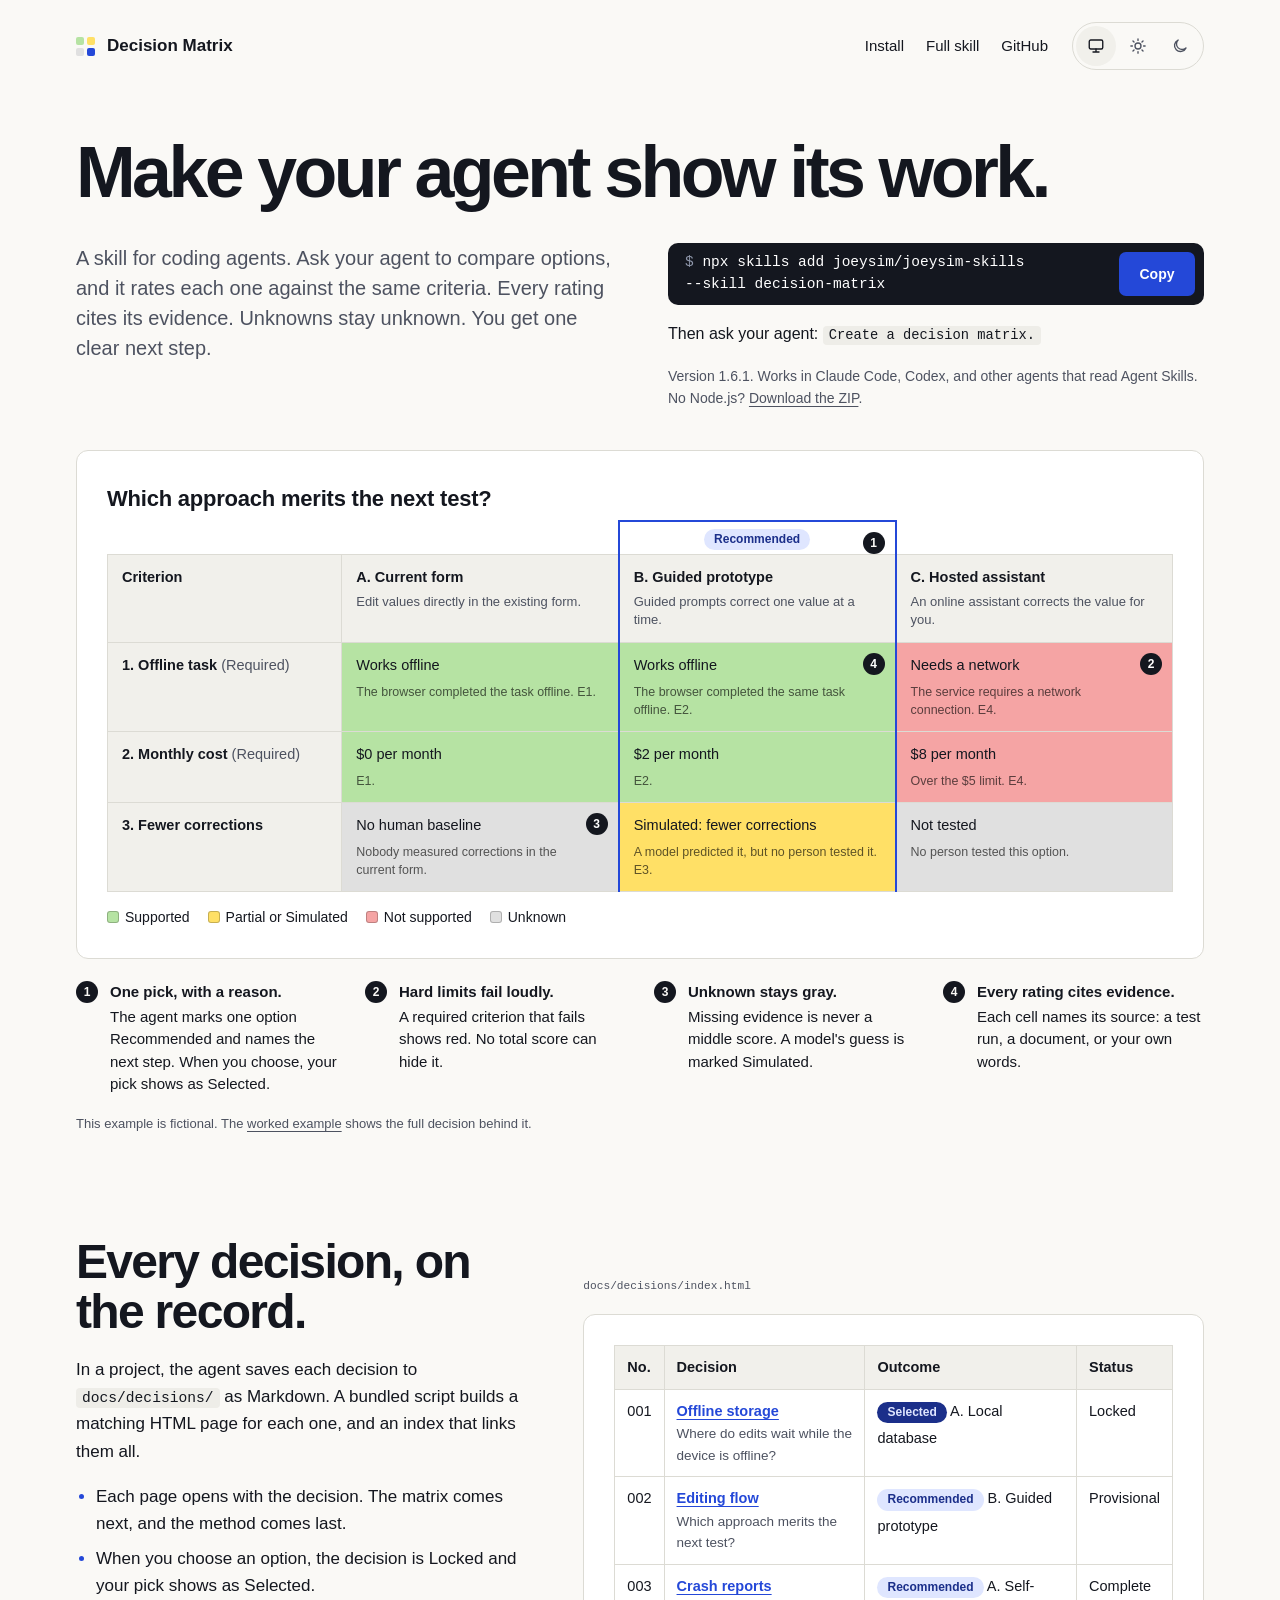
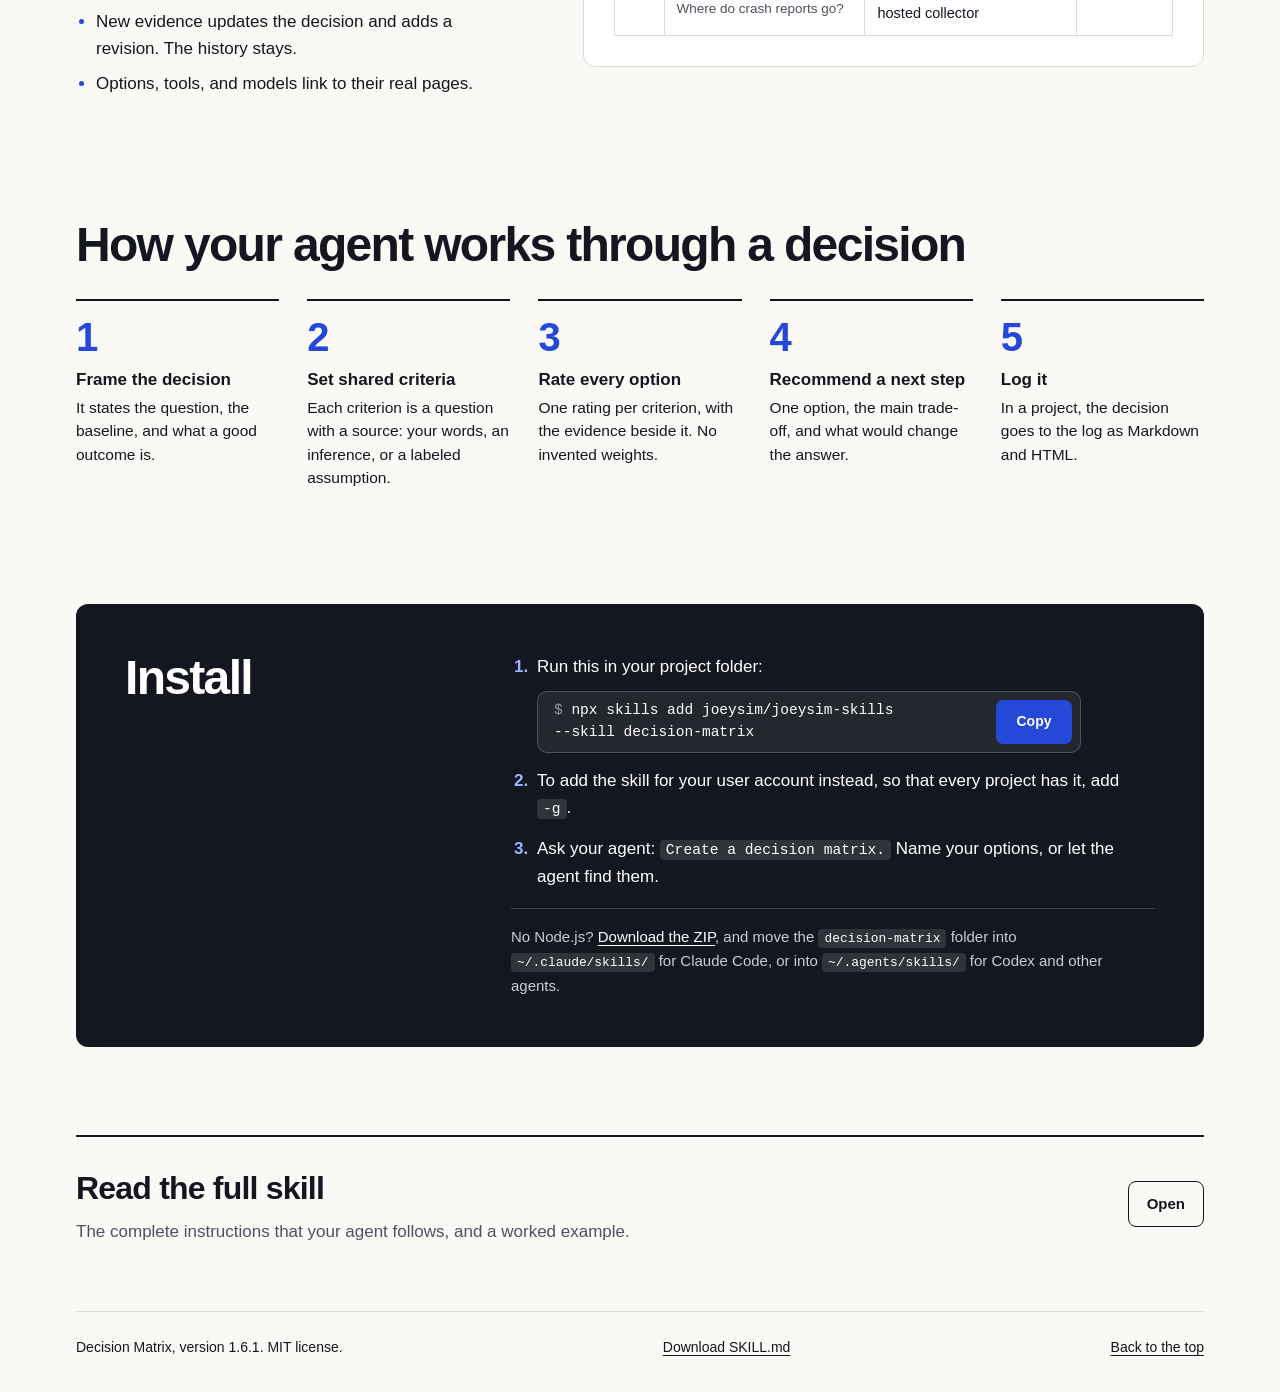
==== pages/decision-matrix/index.html @ 94af8bfd "Make the decision-matrix instructions shorter in 1.6.1 Remove repeated and example text from SKILL.m" ====
<!doctype html>
<html lang="en">
<head>
<meta charset="utf-8">
<meta name="viewport" content="width=device-width, initial-scale=1">
<script>try { const t = localStorage.getItem("theme"); if (t === "light" || t === "dark") document.documentElement.dataset.theme = t; } catch {}</script>
<meta name="description" content="A skill for coding agents. Ask for a decision matrix, and your agent rates every option against the same criteria, cites evidence for each rating, and recommends one next step.">
<title>Decision Matrix: make your agent show its work</title>
<style>
/* Each color has a light and a dark value. The system setting picks one, unless the reader picks a theme (data-theme on <html>). */
:root { color-scheme: light dark;
  --paper: light-dark(#faf9f6, #121419); --sheet: light-dark(#fff, #1a1d24); --ink: light-dark(#14171f, #e9ebf0); --muted: light-dark(#4d5260, #a6acba);
  --line: light-dark(#dcdbd4, #2e323c); --head: light-dark(#f1f0eb, #22252d); --code: light-dark(#eeede8, #262a33);
  --accent: light-dark(#2448d8, #8ea6ff); --button: light-dark(#2448d8, #3a5bff); --button-hover: light-dark(#3a5cf0, #5573ff);
  --chip: light-dark(#dfe6ff, #263264); --chip-ink: light-dark(#1b2f8a, #cdd7ff);
  --cmd: light-dark(#14171f, #0c0e13); --panel: light-dark(#14171f, #1a1d24); --edge: light-dark(transparent, #2e323c);
  --note-bg: light-dark(#fbf3d9, #2c2615); --note-line: #b88d24; --sw-line: light-dark(rgba(0,0,0,.22), rgba(255,255,255,.3));
  --pos: light-dark(#b6e3a3, #a3d690); --mix: light-dark(#ffe066, #f2d457); --neg: light-dark(#f5a4a4, #ec9595); --unk: light-dark(#e0e0e0, #cfd1d6); --rated-ink: #14171f;
  --ctx-ink: rgb(0 0 0 / .63); /* faint text in the fill's own hue. It keeps 4.5:1 contrast on every rating fill. */ }
:root[data-theme="light"] { color-scheme: light; }
:root[data-theme="dark"] { color-scheme: dark; }
* { box-sizing: border-box; }
html { scroll-padding-top: 24px; }
body { margin: 0; background: var(--paper); color: var(--ink); font: 17px/1.6 -apple-system, BlinkMacSystemFont, "Segoe UI", Roboto, sans-serif; font-variant-numeric: tabular-nums; }
a { color: inherit; text-underline-offset: .2em; }
a:hover { color: var(--accent); }
a:focus-visible, summary:focus-visible, [tabindex]:focus-visible { outline: 3px solid var(--accent); outline-offset: 4px; }
code { font-family: ui-monospace, SFMono-Regular, Menlo, Consolas, monospace; font-size: .86em; background: var(--code); padding: 2px 6px; border-radius: 4px; }
pre { margin: 0; overflow-x: auto; font: 14px/1.55 ui-monospace, SFMono-Regular, Menlo, Consolas, monospace; }
.skip { position: absolute; left: 16px; top: -90px; padding: 10px 18px; background: var(--sheet); z-index: 10; }
.skip:focus { top: 16px; }
.shell { max-width: 1240px; margin: auto; padding: 0 clamp(18px, 4.5vw, 56px); }

.topline { display: flex; align-items: center; justify-content: space-between; gap: 20px; padding: 22px 0; }
.brand { display: flex; align-items: center; gap: 12px; text-decoration: none; font-weight: 650; }
.symbol { display: grid; grid-template-columns: repeat(2, 8px); gap: 3px; }
.symbol i { width: 8px; height: 8px; border-radius: 2px; background: var(--pos); }
.symbol i:nth-child(2) { background: var(--mix); } .symbol i:nth-child(3) { background: var(--unk); } .symbol i:nth-child(4) { background: var(--accent); }
.links { display: flex; gap: 22px; font-size: 15px; }
.links a { text-decoration: none; padding: 10px 0; }
.topline-end { display: flex; align-items: center; gap: 24px; }
.theme { display: inline-flex; gap: 2px; padding: 3px; border: 1px solid var(--line); border-radius: 999px; }
.theme[hidden] { display: none; }
.theme button { display: grid; place-items: center; width: 40px; height: 40px; padding: 0; border: 0; border-radius: 999px; background: none; color: var(--muted); cursor: pointer; }
.theme button:hover { color: var(--ink); }
.theme button[aria-pressed="true"] { background: var(--head); color: var(--ink); }
.theme svg { width: 18px; height: 18px; }

.hero { padding: clamp(24px, 3.6vw, 48px) 0 clamp(28px, 3.4vw, 40px); }
.hero-copy { display: grid; grid-template-columns: minmax(0, 1fr) minmax(0, 1fr); gap: 22px 56px; align-items: start; margin-top: clamp(22px, 2.8vw, 36px); }
h1 { margin: 0; font-size: clamp(40px, 5.6vw, 80px); line-height: .96; letter-spacing: -.05em; font-weight: 700; }
h1 span { white-space: nowrap; }
.lead { max-width: 36rem; margin: 0; font-size: clamp(18px, 1.6vw, 20px); line-height: 1.5; color: var(--muted); }
.command { display: flex; flex-wrap: wrap; align-items: center; gap: 10px 12px; max-width: 34rem; margin: 0 0 16px; padding: 8px 8px 8px 16px; border-radius: 10px; background: var(--cmd); border: 1px solid var(--edge); color: #fff; }
.command code { flex: 1 1 15rem; min-width: 0; padding: 0; background: none; color: #fff; font-size: 14.5px; line-height: 1.5; }
.command code span { white-space: nowrap; }
.command code::before { content: "$ "; color: #8f97ab; }
.command button { flex: none; min-width: 76px; min-height: 44px; padding: 0 16px; border: 0; border-radius: 7px; background: var(--button); color: #fff; font: inherit; font-size: 14px; font-weight: 650; cursor: pointer; }
.command button:hover { background: var(--button-hover); }
.command button:focus-visible { outline: 3px solid #9fb1ff; outline-offset: 2px; }
.ask { margin: 0; font-size: 16px; }
.ask code { white-space: nowrap; }
.version { margin: 18px 0 0; font-size: 14px; color: var(--muted); }

.specimen { margin: 0 0 clamp(56px, 8vw, 104px); }
.sheet { background: var(--sheet); border: 1px solid var(--line); border-radius: 12px; padding: clamp(16px, 2.6vw, 30px); }
.sheet-q { margin: 0 0 4px; font-size: clamp(18px, 2vw, 22px); font-weight: 650; letter-spacing: -.01em; }
.sheet > p:last-child { margin-bottom: 0; }
.key { display: flex; flex-wrap: wrap; gap: 6px 18px; margin: 14px 0 0; font-size: 14px; }
.sw { display: inline-block; width: 12px; height: 12px; margin-right: 6px; vertical-align: -1px; border-radius: 3px; border: 1px solid var(--sw-line); }
.table-scroll { overflow-x: auto; }
table { border-collapse: collapse; width: 100%; text-align: left; }
.matrix { table-layout: fixed; min-width: 700px; font-size: 14.5px; line-height: 1.5; }
.matrix col.criterion { width: 22%; }
.matrix th, .matrix td { position: relative; border: 1px solid var(--line); padding: 12px 14px; vertical-align: top; }
.matrix thead th, .matrix tbody th { background: var(--head); font-weight: 650; }
.matrix tbody th em { font-style: normal; font-weight: 400; color: var(--muted); }
[data-r="pos"] { background: var(--pos); } [data-r="mix"] { background: var(--mix); } [data-r="neg"] { background: var(--neg); } [data-r="unk"] { background: var(--unk); }
td[data-r], td[data-rating], .rating-legend strong { color: var(--rated-ink); }
/* A rated cell: the key fact on its own line, then the basis and evidence IDs in smaller gray text. */
td .v { display: block; }
td .ctx { display: block; margin-top: 6px; font-size: .86em; line-height: 1.45; color: var(--ctx-ink); }
.sr { position: absolute; width: 1px; height: 1px; overflow: hidden; clip-path: inset(50%); white-space: nowrap; }
.matrix .rec { border-left: 2px solid var(--accent); border-right: 2px solid var(--accent); }
.chip { display: inline-block; margin-bottom: 4px; padding: 1px 10px; border-radius: 999px; background: var(--chip); color: var(--chip-ink); font-size: 12px; font-weight: 700; line-height: 1.6; }
.chip.selected { background: var(--chip-ink); color: var(--chip); }
th .desc { display: block; margin-top: 4px; font-size: 13px; font-weight: 400; line-height: 1.45; color: var(--muted); }
/* The chip sits centered in a tab above its column, so that all option titles align. */
table:is(.matrix, .option-table) tr.flags > * { border: 0; background: none; padding: 0 14px; }
table:is(.matrix, .option-table) tr.flags > .rec { border: 2px solid var(--accent); border-bottom: 0; padding: 6px 14px 4px; text-align: center; }
tr.flags .chip { margin: 0; }
.full .option-table .rec { border-left: 2px solid var(--accent); border-right: 2px solid var(--accent); }
.pin { display: inline-grid; place-items: center; flex: none; width: 22px; height: 22px; border-radius: 50%; background: var(--ink); color: var(--paper); font-size: 12px; font-weight: 700; line-height: 1; }
.pin.on-cell, .pin.on-head { position: absolute; top: 10px; right: 10px; }
.pin.on-cell { background: var(--rated-ink); color: #fff; }
.matrix td:has(.pin), .matrix th:has(.pin) { padding-right: 40px; }
.notes { list-style: none; margin: 22px 0 0; padding: 0; display: grid; grid-template-columns: repeat(4, minmax(0, 1fr)); gap: 18px 28px; font-size: 15px; line-height: 1.5; }
.notes li { display: grid; grid-template-columns: 22px 1fr; gap: 12px; align-items: start; }
.notes strong { display: block; margin-bottom: 2px; }
.fine { margin: 18px 0 0; font-size: 13px; color: var(--muted); }

h2 { margin: 0 0 18px; font-size: clamp(30px, 4vw, 48px); line-height: 1.05; letter-spacing: -.035em; font-weight: 700; }
.feature { display: grid; grid-template-columns: minmax(0, 5fr) minmax(0, 7fr); gap: clamp(28px, 5vw, 72px); align-items: center; margin-bottom: clamp(64px, 9vw, 120px); }
.feature p { margin: 0 0 18px; max-width: 34rem; }
.feature ul { margin: 0; padding-left: 20px; max-width: 34rem; }
.feature li { margin-bottom: 8px; }
.feature li::marker { color: var(--accent); }
.shot-path { margin: 0 0 8px; font-size: 13px; color: var(--muted); }
.shot-path code { background: none; padding: 0; }
.feature-table { font-size: 14.5px; min-width: 520px; }
.feature-table th, .feature-table td { border: 1px solid var(--line); padding: 10px 12px; vertical-align: top; }
.feature-table th { background: var(--head); font-weight: 650; }
.row-name { display: block; font-weight: 600; color: var(--accent); text-decoration: underline; text-underline-offset: .2em; }
.row-note { display: block; color: var(--muted); font-size: 13.5px; }

.steps { margin-bottom: clamp(64px, 9vw, 120px); }
.steps ol { list-style: none; counter-reset: step; margin: 28px 0 0; padding: 0; display: grid; grid-template-columns: repeat(5, minmax(0, 1fr)); gap: 28px; }
.steps li { counter-increment: step; padding-top: 16px; border-top: 2px solid var(--ink); font-size: 15.5px; line-height: 1.5; }
.steps li::before { content: counter(step); display: block; margin-bottom: 10px; font-size: 40px; font-weight: 700; line-height: 1; letter-spacing: -.04em; color: var(--accent); }
.steps strong { display: block; margin-bottom: 4px; font-size: 17px; }
.steps a { text-decoration: none; }
.steps a:hover strong { text-decoration: underline; }

.install { display: grid; grid-template-columns: minmax(0, 4fr) minmax(0, 8fr); gap: clamp(20px, 5vw, 72px); padding: clamp(28px, 4vw, 48px); margin-bottom: clamp(48px, 7vw, 88px); border-radius: 12px; background: var(--panel); border: 1px solid var(--edge); color: #fff; }
.install h2 { margin: 0; }
.install ol { margin: 0; padding-left: 22px; }
.install li { margin-bottom: 14px; padding-left: 4px; }
.install li::marker { font-weight: 700; color: #9fb1ff; }
.install a { color: #fff; }
.install code { background: rgba(255,255,255,.12); color: #fff; white-space: nowrap; }
.install .command { margin: 10px 0 4px; background: rgba(255,255,255,.07); border: 1px solid rgba(255,255,255,.2); }
.install .command code { background: none; white-space: normal; }
.install .alt { margin: 18px 0 0; padding-top: 16px; border-top: 1px solid rgba(255,255,255,.18); color: #c9cedb; font-size: 15px; }

details.full { border-top: 2px solid var(--ink); margin-bottom: 40px; }
details.full > summary { display: grid; grid-template-columns: 1fr auto; align-items: center; gap: 4px 20px; padding: 26px 0; cursor: pointer; list-style: none; }
details.full > summary::-webkit-details-marker { display: none; }
details.full > summary::after { content: "Open"; grid-row: 1 / span 2; grid-column: 2; padding: 10px 18px; border: 1px solid var(--ink); border-radius: 8px; font-size: 15px; font-weight: 600; }
details.full[open] > summary::after { content: "Close"; }
.full-title { font-size: clamp(24px, 3vw, 32px); font-weight: 700; letter-spacing: -.025em; }
.full-sub { color: var(--muted); }
.full .layout { display: grid; grid-template-columns: 220px minmax(0, 1fr); gap: 64px; padding: 24px 0 64px; }
.full aside { position: sticky; top: 24px; align-self: start; }
.full .eyebrow { margin: 0 0 12px; font-size: 14px; font-weight: 650; }
.full nav ol { list-style: none; padding: 0; counter-reset: section; margin: 0; }
.full nav li { counter-increment: section; }
.full nav li a { display: flex; align-items: baseline; gap: 10px; padding: 8px 0; text-decoration: none; font-size: 14px; line-height: 1.45; }
.full nav li a::before { content: counter(section) "."; min-width: 1.4em; color: var(--muted); font-size: 13px; }
.full .example-link { display: block; margin-top: 16px; padding-top: 14px; border-top: 1px solid var(--line); font-size: 14px; }
.full .content { min-width: 0; max-width: 46rem; }
.full .method > p:first-child { font-size: 19px; margin-top: 0; }
.full h2 { font-size: clamp(23px, 2.6vw, 28px); letter-spacing: -.02em; line-height: 1.25; margin: 48px 0 18px; padding-top: 22px; border-top: 1px solid var(--line); }
.full h3 { font-size: 20px; line-height: 1.3; letter-spacing: -.015em; margin: 30px 0 14px; }
.full p { margin: 0 0 18px; }
.full .content ul, .full .content ol { padding-left: 23px; margin: 0 0 22px; }
.full .content li { padding-left: 5px; margin-bottom: 7px; }
.full .content li::marker { color: var(--accent); }
.full .table-scroll { margin: 22px 0; border: 1px solid var(--line); border-radius: 6px; background: var(--sheet); }
.full pre { margin: 22px 0; padding: 14px 16px; border: 1px solid var(--line); border-radius: 6px; background: var(--sheet); }
.full table { font-size: 14px; line-height: 1.55; }
.full .option-table { table-layout: fixed; min-width: 760px; }
.full .option-table th:first-child { width: 160px; }
.full th { background: var(--head); font-weight: 650; }
.full th, .full td { padding: 12px 14px; vertical-align: top; min-width: 110px; }
.full tr:not(:last-child) > *, .full th { border-bottom: 1px solid var(--line); }
.full th:not(:last-child), .full td:not(:last-child) { border-right: 1px solid var(--line); }
td[data-rating="positive"] { background: var(--pos); } td[data-rating="negative"] { background: var(--neg); }
td[data-rating="mixed"], td[data-rating="simulated"] { background: var(--mix); } td[data-rating="unknown"] { background: var(--unk); }
.rating-legend { line-height: 2; }
.rating-legend strong { padding: 3px 7px; border-radius: 4px; }
.rating-legend strong:nth-of-type(1) { background: var(--pos); } .rating-legend strong:nth-of-type(2) { background: var(--mix); }
.rating-legend strong:nth-of-type(3) { background: var(--neg); } .rating-legend strong:nth-of-type(4) { background: var(--unk); }
.full .example { margin-top: 64px; padding-top: 8px; border-top: 3px solid var(--ink); }
.full .example h2 { border: 0; margin-top: 10px; font-size: 34px; }
.full .example > p:first-of-type { padding: 14px 18px; border-left: 3px solid var(--note-line); background: var(--note-bg); }
footer { display: flex; flex-wrap: wrap; justify-content: space-between; gap: 14px; padding: 24px 0 36px; border-top: 1px solid var(--line); font-size: 14px; }

@media (prefers-reduced-motion: no-preference) {
  .matrix td[data-r] { animation: fill .45s ease-out both; animation-delay: calc(var(--i) * 70ms + 250ms); }
  @keyframes fill { from { background-color: var(--sheet); } }
}
@media (max-width: 1000px) {
  .notes { grid-template-columns: repeat(2, minmax(0, 1fr)); }
  .steps ol { grid-template-columns: repeat(3, minmax(0, 1fr)); }
  .feature, .install { grid-template-columns: minmax(0, 1fr); }
  .full .layout { grid-template-columns: 180px minmax(0, 1fr); gap: 36px; }
}
@media (max-width: 860px) { .hero-copy { grid-template-columns: minmax(0, 1fr); } }
@media (max-width: 700px) {
  body { font-size: 16px; }
  .notes, .steps ol { grid-template-columns: 1fr; }
  .steps ol { gap: 22px; }
  .steps li { display: grid; grid-template-columns: 40px minmax(0, 1fr); column-gap: 10px; }
  .steps li::before { grid-row: span 2; margin: 0; font-size: 32px; }
  .full .layout { grid-template-columns: 1fr; gap: 24px; }
  .full aside { position: static; }
  .full nav ol { display: grid; grid-template-columns: 1fr 1fr; gap: 0 16px; }
  .full nav li a { min-height: 44px; }
  .links { gap: 16px; }
  .topline { flex-wrap: wrap; row-gap: 4px; }
  .topline-end { display: contents; }
  .theme { order: 2; }
  .links { order: 3; width: 100%; }
}
@media print {
  body { background: #fff; font-size: 11pt; }
  .topline, .command, .install, .skip, footer { display: none; }
  :root { color-scheme: light; }
  details.full > summary::after { display: none; }
  .table-scroll { overflow: visible; }
  pre { overflow: visible; white-space: pre-wrap; }
  .matrix, .feature-table, .full .option-table { min-width: 0; }
}
</style>
</head>
<body>
<a class="skip" href="#top">Skip to the content</a>
<div class="shell">
<header class="topline"><a class="brand" href="#top"><span class="symbol" aria-hidden="true"><i></i><i></i><i></i><i></i></span>Decision Matrix</a><div class="topline-end"><nav class="links" aria-label="Site"><a href="#install">Install</a><a href="#skill">Full skill</a><a href="https://github.com/joeysim/joeysim-skills">GitHub</a></nav><div class="theme" role="group" aria-label="Color theme" hidden><button type="button" data-theme-choice="system" aria-label="System theme" title="System"><svg viewBox="0 0 24 24" fill="none" stroke="currentColor" stroke-width="1.8" stroke-linecap="round" stroke-linejoin="round" aria-hidden="true"><rect x="3" y="4" width="18" height="12" rx="2"/><path d="M8 20h8M12 16v4"/></svg></button><button type="button" data-theme-choice="light" aria-label="Light theme" title="Light"><svg viewBox="0 0 24 24" fill="none" stroke="currentColor" stroke-width="1.8" stroke-linecap="round" stroke-linejoin="round" aria-hidden="true"><circle cx="12" cy="12" r="4"/><path d="M12 2.5v2M12 19.5v2M2.5 12h2M19.5 12h2M5.3 5.3l1.4 1.4M17.3 17.3l1.4 1.4M5.3 18.7l1.4-1.4M17.3 6.7l1.4-1.4"/></svg></button><button type="button" data-theme-choice="dark" aria-label="Dark theme" title="Dark"><svg viewBox="0 0 24 24" fill="none" stroke="currentColor" stroke-width="1.8" stroke-linecap="round" stroke-linejoin="round" aria-hidden="true"><path d="M20 14.5A8 8 0 1 1 9.5 4a6.5 6.5 0 0 0 10.5 10.5z"/></svg></button></div></div></header>
<main id="top">
<section class="hero" aria-labelledby="title">
<h1 id="title"><span>Make your agent</span> <span>show its work.</span></h1>
<div class="hero-copy"><p class="lead">A skill for coding agents. Ask your agent to compare options, and it rates each one against the same criteria. Every rating cites its evidence. Unknowns stay unknown. You get one clear next step.</p>
<div class="get"><div class="command"><code><span>npx skills add</span> <span>joeysim/joeysim-skills</span> <span>--skill decision-matrix</span></code><button type="button" aria-live="polite" data-copy="npx skills add joeysim/joeysim-skills --skill decision-matrix">Copy</button></div>
<p class="ask">Then ask your agent: <code>Create a decision matrix.</code></p>
<p class="version">Version 1.6.1. Works in Claude Code, Codex, and other agents that read Agent Skills. No Node.js? <a href="decision-matrix.zip" download>Download the ZIP</a>.</p></div></div>
</section>
<figure class="specimen" aria-labelledby="specimen-title">
<div class="sheet">
<p class="sheet-q" id="specimen-title">Which approach merits the next test?</p>
<div class="table-scroll" role="region" aria-label="Example decision matrix" tabindex="0"><table class="matrix"><colgroup><col class="criterion"><col><col><col></colgroup><thead><tr class="flags"><td></td><td></td><th scope="col" class="rec"><span class="pin on-head" aria-hidden="true">1</span><span class="chip">Recommended</span></th><td></td></tr><tr><th scope="col">Criterion</th><th scope="col">A. Current form<span class="desc">Edit values directly in the existing form.</span></th><th scope="col" class="rec">B. Guided prototype<span class="desc">Guided prompts correct one value at a time.</span></th><th scope="col">C. Hosted assistant<span class="desc">An online assistant corrects the value for you.</span></th></tr></thead><tbody><tr><th scope="row">1. Offline task <em>(Required)</em></th><td data-r="pos" style="--i:0"><span class="sr">Supported: </span><span class="v">Works offline</span><span class="ctx">The browser completed the task offline. E1.</span></td><td data-r="pos" class="rec" style="--i:1"><span class="pin on-cell" aria-hidden="true">4</span><span class="sr">Supported: </span><span class="v">Works offline</span><span class="ctx">The browser completed the same task offline. E2.</span></td><td data-r="neg" style="--i:2"><span class="pin on-cell" aria-hidden="true">2</span><span class="sr">Not supported: </span><span class="v">Needs a network</span><span class="ctx">The service requires a network connection. E4.</span></td></tr><tr><th scope="row">2. Monthly cost <em>(Required)</em></th><td data-r="pos" style="--i:3"><span class="sr">Supported: </span><span class="v">$0 per month</span><span class="ctx">E1.</span></td><td data-r="pos" class="rec" style="--i:4"><span class="sr">Supported: </span><span class="v">$2 per month</span><span class="ctx">E2.</span></td><td data-r="neg" style="--i:5"><span class="sr">Not supported: </span><span class="v">$8 per month</span><span class="ctx">Over the $5 limit. E4.</span></td></tr><tr><th scope="row">3. Fewer corrections</th><td data-r="unk" style="--i:6"><span class="pin on-cell" aria-hidden="true">3</span><span class="sr">Unknown: </span><span class="v">No human baseline</span><span class="ctx">Nobody measured corrections in the current form.</span></td><td data-r="mix" class="rec" style="--i:7"><span class="sr">Partial or Simulated: </span><span class="v">Simulated: fewer corrections</span><span class="ctx">A model predicted it, but no person tested it. E3.</span></td><td data-r="unk" style="--i:8"><span class="sr">Unknown: </span><span class="v">Not tested</span><span class="ctx">No person tested this option.</span></td></tr></tbody></table></div>
<p class="key" aria-label="Color key"><span><i class="sw" data-r="pos"></i>Supported</span><span><i class="sw" data-r="mix"></i>Partial or Simulated</span><span><i class="sw" data-r="neg"></i>Not supported</span><span><i class="sw" data-r="unk"></i>Unknown</span></p>
</div>
<figcaption>
<ol class="notes">
<li><span class="pin" aria-hidden="true">1</span><span><strong>One pick, with a reason.</strong> The agent marks one option Recommended and names the next step. When you choose, your pick shows as Selected.</span></li>
<li><span class="pin" aria-hidden="true">2</span><span><strong>Hard limits fail loudly.</strong> A required criterion that fails shows red. No total score can hide it.</span></li>
<li><span class="pin" aria-hidden="true">3</span><span><strong>Unknown stays gray.</strong> Missing evidence is never a middle score. A model's guess is marked Simulated.</span></li>
<li><span class="pin" aria-hidden="true">4</span><span><strong>Every rating cites evidence.</strong> Each cell names its source: a test run, a document, or your own words.</span></li>
</ol>
<p class="fine">This example is fictional. The <a href="#example">worked example</a> shows the full decision behind it.</p>
</figcaption>
</figure>
<section class="feature" aria-labelledby="log-title">
<div>
<h2 id="log-title">Every decision, on the record.</h2>
<p>In a project, the agent saves each decision to <code>docs/decisions/</code> as Markdown. A bundled script builds a matching HTML page for each one, and an index that links them all.</p>
<ul>
<li>Each page opens with the decision. The matrix comes next, and the method comes last.</li>
<li>When you choose an option, the decision is Locked and your pick shows as Selected.</li>
<li>New evidence updates the decision and adds a revision. The history stays.</li>
<li>Options, tools, and models link to their real pages.</li>
</ul>
</div>
<div>
<p class="shot-path"><code>docs/decisions/index.html</code></p>
<div class="sheet"><div class="table-scroll" role="region" aria-label="Example decision log" tabindex="0"><table class="feature-table"><thead><tr><th>No.</th><th>Decision</th><th>Outcome</th><th>Status</th></tr></thead><tbody><tr><td>001</td><td><span class="row-name">Offline storage</span><span class="row-note">Where do edits wait while the device is offline?</span></td><td><span class="chip selected">Selected</span> A. Local database</td><td>Locked</td></tr><tr><td>002</td><td><span class="row-name">Editing flow</span><span class="row-note">Which approach merits the next test?</span></td><td><span class="chip">Recommended</span> B. Guided prototype</td><td>Provisional</td></tr><tr><td>003</td><td><span class="row-name">Crash reports</span><span class="row-note">Where do crash reports go?</span></td><td><span class="chip">Recommended</span> A. Self-hosted collector</td><td>Complete</td></tr></tbody></table></div></div>
</div>
</section>
<section class="steps" aria-labelledby="steps-title">
<h2 id="steps-title">How your agent works through a decision</h2>
<ol>
<li><a href="#frame-the-decision"><strong>Frame the decision</strong></a>It states the question, the baseline, and what a good outcome is.</li>
<li><a href="#establish-shared-criteria"><strong>Set shared criteria</strong></a>Each criterion is a question with a source: your words, an inference, or a labeled assumption.</li>
<li><a href="#rate-every-option"><strong>Rate every option</strong></a>One rating per criterion, with the evidence beside it. No invented weights.</li>
<li><a href="#recommend-the-next-action"><strong>Recommend a next step</strong></a>One option, the main trade-off, and what would change the answer.</li>
<li><a href="#keep-a-decision-log"><strong>Log it</strong></a>In a project, the decision goes to the log as Markdown and HTML.</li>
</ol>
</section>
<section class="install" id="install" aria-labelledby="install-title">
<h2 id="install-title">Install</h2>
<div>
<ol>
<li>Run this in your project folder:<div class="command"><code><span>npx skills add</span> <span>joeysim/joeysim-skills</span> <span>--skill decision-matrix</span></code><button type="button" aria-live="polite" data-copy="npx skills add joeysim/joeysim-skills --skill decision-matrix">Copy</button></div></li>
<li>To add the skill for your user account instead, so that every project has it, add <code>-g</code>.</li>
<li>Ask your agent: <code>Create a decision matrix.</code> Name your options, or let the agent find them.</li>
</ol>
<p class="alt">No Node.js? <a href="decision-matrix.zip" download>Download the ZIP</a>, and move the <code>decision-matrix</code> folder into <code>~/.claude/skills/</code> for Claude Code, or into <code>~/.agents/skills/</code> for Codex and other agents.</p>
</div>
</section>
<details class="full" id="skill">
<summary><span class="full-title">Read the full skill</span><span class="full-sub">The complete instructions that your agent follows, and a worked example.</span></summary>
<div class="layout"><aside><nav aria-label="On this page"><p class="eyebrow">The method</p><ol><li><a href="#start-from-the-available-context">Start from the available context</a></li><li><a href="#frame-the-decision">Frame the decision</a></li><li><a href="#establish-shared-criteria">Establish shared criteria</a></li><li><a href="#define-credible-options">Define credible options</a></li><li><a href="#investigate-the-uncertainty">Investigate the uncertainty</a></li><li><a href="#rate-every-option">Rate every option</a></li><li><a href="#recommend-the-next-action">Recommend the next action</a></li><li><a href="#present-the-matrix">Present the matrix</a></li><li><a href="#keep-a-decision-log">Keep a decision log</a></li></ol><a class="example-link" href="#visual-output">Visual output rules</a><a class="example-link" href="#experiments">Experiment rules</a><a class="example-link" href="#example">Worked example</a></nav></aside><div class="content"><article class="method" id="method" aria-label="Complete skill instructions"><p>Build a comparison that explains the next useful action and what evidence could change it.
This standalone method requires no specific application, service, or database.</p>
<p>Use this method when alternatives could materially change the result, even without an explicit request.
For routine choices, give a direct answer unless the user requests a matrix.
Keep generated files in the local workspace. Publish only to a destination that the user names.
Stay within the current task and authority.
A comparison or a recommendation alone does not authorize implementation, spending, a scope change, or more resources.</p>
<h2 id="start-from-the-available-context">Start from the available context</h2>
<p>The user does not need to supply options, criteria, or a request format.
&quot;Create a decision matrix&quot; is enough when the conversation identifies the decision.
Infer the decision question, candidate options, and criteria from the user&#x27;s goal and available evidence.
State material assumptions explicitly.
If the decision subject is missing or ambiguous, ask one focused question about the goal.
Otherwise, ask only when a fact or preference that only the user has would materially change the next action.
When an explicit assumption is enough, continue authorized, reversible work.</p>
<p>When the user names options, compare only those options.
When the named options exclude the current approach, add it as the no-change option.
Mention another credible option in one line outside the matrix when it could change the decision.
When the user names no options, generate credible alternatives.
Keep option generation separate from evidence collection. A generated option has no observed results until evidence supports them.</p>
<h2 id="frame-the-decision">Frame the decision</h2>
<ol>
<li>State the decision question and the intended outcome.</li>
<li>Describe one representative task that all options must address.</li>
<li>Identify the current workflow or another justified baseline.</li>
<li>Record required capabilities, resource limits, available evidence, and material uncertainty.</li>
</ol>
<p>Separate the delivery format from the approach to the problem.
For example, a website is a format, while guided steps and direct editing are different approaches.</p>
<h2 id="establish-shared-criteria">Establish shared criteria</h2>
<p>Use observable outcomes that distinguish useful options.
Assign each criterion a stable identifier, a clear label, a required flag, and a source.
Express ambiguous criteria as answerable questions.
For example, replace &quot;Speed&quot; with &quot;Can this meet the agreed deadline?&quot;
Define what better means for each criterion, including direction, relevant thresholds, and the comparison baseline.
Use existing limits or evidence for thresholds.
Label any proposed threshold as an assumption.</p>
<div class="table-scroll" role="region" aria-label="Comparison table" tabindex="0"><table><thead><tr><th>Source</th><th>Required explanation</th></tr></thead><tbody><tr><td>User</td><td>An exact quotation and a reference to the original request or later user input.</td></tr><tr><td>Inference</td><td>The reasoning that connects the criterion to the intended outcome.</td></tr><tr><td>Assumption</td><td>The revisable agent choice and its basis.</td></tr></tbody></table></div>
<p>Check that each quotation actually supports its criterion.
A matching quotation establishes provenance, not a valid interpretation.
Keep required constraints separate from preferences.
Do not present an inferred preference or implementation choice as a user requirement.
Check whether a criterion unfairly favors one approach before evidence exists.
Preserve required user criteria unless the user authorizes their change or withdraws the underlying direction.
Record reasons for changed inferences or assumptions.</p>
<p>Include material concerns from affected people when the available context identifies them.
Consolidate overlapping criteria without losing distinct requirements.
Record known priorities among optional criteria without inventing weights.
Label inferred priorities as assumptions.</p>
<p>Check yourself whether an option that meets every criterion would justify proceeding.
Investigate remaining objections for missing constraints, unclear criteria, or disputed evidence.</p>
<h2 id="define-credible-options">Define credible options</h2>
<p>Compare different mechanisms or explanations of the problem.
When only one approach is apparent, consider its opposite or a smaller trial.
Do not invent a compromise or a fixed number of options.
Include the current approach as the no-change option when it remains credible. Otherwise, explain its exclusion.
For a change decision, consider no action, including the benefits forgone by not acting.
Use the fewest options and criteria that cover the decision.
Use at most five criteria, unless the user names or asks for more.
Two to four options usually fit one view. Retain more options when the decision requires them.</p>
<p>For each option, record:</p>
<ul>
<li>A stable identifier and a title.</li>
<li>A description, only when a reader cannot tell what the option is from its title. See &quot;Present the matrix&quot;.</li>
<li>A link to its main page, such as its home page, documentation, repository, or model card.</li>
</ul>
<p>When you test or build options, also record a hypothesis, a falsifier, and a status for each one, as in <a href="#experiments">the experiment rules</a>.
Rule out an option only when evidence shows that it fails a required constraint.
Do not treat an implementation assumption as evidence against an alternative.
Check relevant precedents before claiming novelty.
Keep novelty unknown when no comparison supports the claim.</p>
<h2 id="investigate-the-uncertainty">Investigate the uncertainty</h2>
<p>Use existing evidence when it adequately answers the decision.
Otherwise, choose the smallest comparison that could change the next action.
Research, sketches, a technical check, or one interaction can be sufficient.
Do not build complete products merely to populate the matrix.</p>
<p>An experiment compares options on a shared task. A quote, a call, or a search is a next action, not an experiment.
Before you plan, run, or report an experiment, read <a href="#experiments">the experiment rules</a>.
Explore every listed option before presenting a final comparative recommendation.
Keep the recommendation provisional when an option remains untested or a planned result remains unavailable.
When execution exceeds the request, provide the provisional matrix and the experiment plan.
Do not run that experiment without the necessary authorization.</p>
<h2 id="rate-every-option">Rate every option</h2>
<p>Rate every option against every shared criterion exactly once.
Use qualitative ratings unless measurements justify numbers.
Below the matrix, define what each applicable rating means for each criterion.
Binary constraints need no artificial middle rating.</p>
<div class="table-scroll" role="region" aria-label="Comparison table" tabindex="0"><table><thead><tr><th>Rating</th><th>Meaning</th></tr></thead><tbody><tr><td>Supported</td><td>Cited evidence supports the criterion within the stated limits.</td></tr><tr><td>Partial</td><td>Cited evidence supports only part of the criterion or includes material limitations.</td></tr><tr><td>Not supported</td><td>Cited evidence shows a failure against the criterion.</td></tr><tr><td>Unknown</td><td>The available evidence does not establish the outcome.</td></tr><tr><td>Simulated</td><td>A model simulation supplies a provisional judgment, not a human observation.</td></tr></tbody></table></div>
<p>Adapt these labels when the task needs another clearly defined scale.
Keep Unknown and Simulated explicit.
Use local paths, source links, test records, or identifiable user input as evidence references.
Give each evidence reference an ID: E1, E2, and so on.
Record each observation&#x27;s method, date, and relevant scope.
Explain the missing evidence for Unknown cells.
Do not cite an assumption as proof of an unmeasured outcome.
Separate observations, interpretations, assumptions, and unknowns.
Limit human evidence to the experience actually reported or observed.
Browser checks and model simulations cannot establish human effort, preference, or general usability.</p>
<p>Do not invent weights, measurements, or confidence percentages.
Use weights only when the user supplies or accepts their meaning.
If the user requests numeric scoring, define its anchors, direction, units, and evidence basis.
Keep ordinal judgments distinct from measured quantities.
Give a total only when the user asks for one.
Never hide a failed required constraint inside an average, and do not select an option by counting favorable cells.
An unknown required outcome remains unresolved, even when other ratings are favorable.</p>
<h2 id="recommend-the-next-action">Recommend the next action</h2>
<p>Lead with the recommendation, its main reason, and the trade-off that it accepts. Use them as the report or matrix headline.
Recommend exactly one option for the current decision, and say whether to test, build, or retain it.
For other decision domains, use an equivalent concrete action.
When evidence cannot support a final choice, recommend one provisional next action.
Use the other options as alternatives or test baselines.
State the material unknowns and the condition for reconsideration, including assumptions or preferences that could change it.
Check that the numbers in the headline and the recommendation match the matrix.
Give the baseline, units, and time period for each numerical comparison. Flag unexplained differences before you present it as established.
Preserve documented disagreement about facts, priorities, or recommendations, and say what evidence or user choice could resolve it.
Do not infer consensus from silence.</p>
<h2 id="present-the-matrix">Present the matrix</h2>
<p>For a personal decision that is easy to reverse, keep the answer short.
Give the recommendation, the criteria with sources, the matrix, what could change the answer, and the evidence.
Leave out option hypotheses, statuses, and the experiment plan unless the user asks for them.</p>
<p>Use Markdown unless the user requests another format or an existing destination requires one.
Put criteria in rows and options in columns in every matrix, also in narrow layouts.
Number the criterion rows 1, 2, 3, and label the option columns A, B, C.
Use the same labels in the explanation. They do not replace stable identifiers.
Put <strong>Recommended</strong>, in bold, at the top of the recommended option&#x27;s header, above its letter and title.
Put <strong>Selected</strong> there instead only when the user chose that option. Use no other chip text.
Give an option a description only when a reader cannot tell what the option is from its title.
A well-known product, brand, or place needs none, such as <code>Tesla Model 3</code> or <code>Lisbon</code>.
A label for an approach, or a niche name, needs one, such as <code>Hybrid</code> or <code>Phonon 31M</code>.
A description says what the option is and how it works, in eight words or fewer.
Put it in italic text beneath the title, inside the option header.
Put the facts that set options apart, such as a trim or a fuel type, in the cells.
Keep each criterion label to four words or fewer, such as <code>Lease per month</code>. Give its terms with its source.
Mark required criteria beside their labels.
Leave out a criterion row that every option passes equally, unless the user stated that criterion.
Mention each left-out criterion in one line below the matrix.
Write each rating cell in this order:</p>
<ol>
<li>The color marker, in Markdown only.</li>
<li>The key fact, in four words or fewer, as the first sentence: the number or phrase that the criterion asks about, such as <code>$42,640.</code> or <code>IIHS Top Safety Pick.</code></li>
<li>The basis or the main limit, in one short sentence. Put calculations and other details in <code>## Evidence</code>.</li>
<li>The evidence IDs, such as E2, E3.</li>
</ol>
<p>Do not write the rating word, such as Supported or Partial, in the cell. The color shows the rating.
Do not use bold or italic text in rating cells. Give every option the same text style.
For a Simulated rating, start the key fact with &quot;Simulated:&quot;.
For an Unknown rating, make the missing evidence the key fact, such as <code>Not tested.</code>
When the matrix has scores, add the score to the key fact, such as <code>0.29 s, score 5.</code>
Link each tool, framework, model, service, or standard at its first mention.
Link each option title in the matrix header to the option&#x27;s main page.
Open the option&#x27;s main page before you link it.
Give only links that you opened or that a cited source gives. Do not guess an address.
Link local files with paths relative to the output file.
Show each rating&#x27;s color in one way only, as the output format sets:</p>
<div class="table-scroll" role="region" aria-label="Comparison table" tabindex="0"><table><thead><tr><th>Output</th><th>Rating cell</th><th>Color key below the matrix</th></tr></thead><tbody><tr><td>Plain Markdown</td><td>Start the cell with its marker: 🟢 Supported, 🟡 Partial or Simulated, 🔴 Not supported, ⚪ Unknown.</td><td>The markers and their labels.</td></tr><tr><td>Visual, such as HTML</td><td>Fill the cell with its background color.</td><td>Color swatches and their labels.</td></tr></tbody></table></div>
<p>Keep criterion sources, and any option hypotheses you show, close to the table.
When you show statuses, keep exploration status and build status separate from the recommendation label.
State whether the comparison is provisional or complete.
A complete comparison does not prove that every required outcome passed.</p>
<p>Before you make visual output without the bundled script, read <a href="#visual-output">the visual rules</a>.</p>
<p>Say each fact once, in the section that the layout gives it.
Leave out lines that only say that nothing applies, such as no weights or no left-out criteria.
Write one instruction per sentence, in 20 words or fewer. Keep other sentences to 25 words or fewer.
Use periods, commas, colons, or parentheses instead of em dashes.
Preserve necessary precision, exact quotations, identifiers, and uncertainty.</p>
<p>Read <a href="#example">the worked example</a> when distinguishing evidence, simulations, unknowns, or required constraints is difficult.</p>
<p>Before delivery, check criterion coverage, source support, evidence limits, constraint failures, recommendation consistency, and whether new results change ratings.
Check that exactly one option header has a chip.
State skipped checks and material risks.</p>
<h2 id="keep-a-decision-log">Keep a decision log</h2>
<p>Save each decision matrix that you make in a project folder to the project&#x27;s decision log.
Keep a decision without a project folder, such as a personal choice, in the answer only.
For a logged decision, give the decision and the next action in the reply, with links to the decision file and its page. Do not repeat the matrix.
Use the project&#x27;s existing decisions folder, if it has one. Otherwise, use <code>docs/decisions/</code>.</p>
<p>Save each decision in its own file, named <code>NNN-short-title.md</code>.
Number the files in order: 001, 002, and so on.
Use this layout for each decision file, in this order:</p>
<ol>
<li>The number and title as a heading, such as <code># 001. Speech-out voice</code>.</li>
<li>The date and status, such as <code>Date: 2026-11-10 · Status: Provisional</code>.</li>
<li>The decision question, in one sentence. The log index shows this sentence as the description.</li>
<li><code>## Recommendation</code>, or <code>## Decision</code> when the status is Locked: four paragraphs of one sentence each: the recommended or selected option and the main reason, then <code>Trade-off:</code>, <code>Next:</code>, and <code>Reconsider:</code>.</li>
<li><code>## Matrix</code>: the matrix, the color key, and the criteria that you left out. Then explain the rating scale and any weights in a <code>### Rating scale</code> subsection.</li>
<li><code>## Criteria</code>: the intended outcome, the shared task, and each criterion with its source.</li>
<li><code>## Options</code>: the baseline and the options that you ruled out. When you test the options, add the hypothesis, falsifier, and status of each.</li>
<li><code>## Evidence</code>: the evidence limits, then the checks that you ran and did not run, one line each. When the next action is an experiment, put its plan in a <code>### Next experiment</code> subsection.</li>
<li><code>## References</code>: one list item for each page that the decision cites or links to. Give its ID, a link with the page&#x27;s own title as the text, and the publisher, such as <code>E1. [Lease offers](https://example.com/offers), Example Motors.</code> Give the read date once above the list, or in each item when the dates differ. Do not write a bare address.</li>
<li><code>## Revisions</code>, when the decision has revisions.</li>
</ol>
<p>When you change a decision file that has another layout, change it to this layout.
Also change its cells and references to the rules in this skill.</p>
<p>Use Provisional, Complete, or Locked as the status.
Set the status to Locked only when the user chooses an option.
Then remove <strong>Recommended</strong>, and put <strong>Selected</strong> at the top of the selected option&#x27;s header.
Rename <code>## Recommendation</code> to <code>## Decision</code>.
Add a revision entry with the date, the user&#x27;s words, and your earlier recommendation.
Change a Locked decision only when the user reopens it.</p>
<p>When new evidence changes a decision, update its file. Do not make a new file.
Add a <code>## Revisions</code> section at the end of the file, with the newest revision first.
For each revision, give the date and the new evidence or the user&#x27;s words. Then give what changed, in three short bullets or fewer.
Preserve earlier decisions and contradictory evidence.
Do not remove compared options merely because they performed poorly.</p>
<p>After each change to the log, run the bundled script. Give the full path of the script and of the decisions folder:</p>
<p><code>python3 &lt;skill folder&gt;/scripts/render_html.py &lt;project&gt;/docs/decisions</code></p>
<p>It writes an HTML page beside each decision file, and an index as <code>README.md</code> and <code>index.html</code>.
Make all HTML versions of a decision matrix with this script. Do not edit the files that it writes.
When the user asks for HTML of a matrix outside the log, add the matrix to the log first.
If the script stops because of a chip, correct the Markdown and run the script again.
For any other stop, give its message to the user and ask how to continue.</p></article><article class="example" aria-label="Visual output rules"><h2 id="visual-output">Visual output</h2>
<p>These rules apply to visual output, such as HTML.
They add to the rules in &quot;Present the matrix&quot; in <code>SKILL.md</code>.
The bundled <code>scripts/render_html.py</code> already follows them for the decision log.</p>
<h3 id="visual-output-columns-and-chips">Columns and chips</h3>
<p>Give option columns equal widths across all visual tables.
Use a compact, rounded chip for <strong>Recommended</strong> or <strong>Selected</strong>.
Put the chip in a row above the option titles, centered over its column.
Start all option titles at the same height.
Use a neutral or blue chip style that differs from the rating colors.
For <strong>Selected</strong>, invert the <strong>Recommended</strong> chip: use its text color as the fill, and its fill color as the text.</p>
<h3 id="visual-output-option-headers">Option headers</h3>
<p>Show option titles in the text color, with a dotted underline for each link, as for the evidence IDs.
Show each description beneath its title, in smaller, regular-weight gray text.
Keep descriptions aligned with their option columns.</p>
<h3 id="visual-output-layout-and-color">Layout and color</h3>
<p>Show previews only when they represent the compared variants.
Keep text readable at narrow widths.
Show the key fact of each cell on its own line, in regular weight.
Show the basis and the evidence IDs below it, in smaller, fainter text.
Link each evidence ID to its reference.
Open links to pages outside the decision log in a new tab.
Show the <code>## Evidence</code> and <code>## References</code> sections in smaller gray text.
Use black text on light surfaces and responsive font sizes.
Use clear traffic-light colors.
Use green for Supported, yellow for Partial, and red for Not supported.
Keep color fills distinct from the page background.
Show a color key below the matrix.
Keep Unknown gray or uncolored.
Use yellow for Simulated with an explicit provisional label.
Do not represent missing evidence as an observed middle outcome.
Put a border around the recommended column and its chip.
Colors and layout do not establish evidence quality.</p></article><article class="example" aria-label="Experiment rules"><h2 id="experiments">Experiments</h2>
<p>These rules apply when you test or build options to compare them.
An experiment compares options on a shared task.</p>
<h3 id="experiments-options-in-an-experiment">Options in an experiment</h3>
<p>For each option, also record:</p>
<ul>
<li>A hypothesis that explains why the approach could address the problem.</li>
<li>A falsifier: an observation that would weaken that hypothesis.</li>
<li>Its build status (built, unbuilt, or unknown), only when the option is something to build.</li>
<li>A local artifact or preview link for each built variant, when available.</li>
<li>Its exploration status and supporting evidence.</li>
</ul>
<p>Use exploration status Observed, Researched, Simulated, Ruled out, or Untested.
Use Researched when cited sources describe the option, but nobody observed it on the shared task.
Use Ruled out only when evidence establishes a constraint violation or weakens the hypothesis enough to reject it.
An unbuilt option can still have useful research or simulation evidence.</p>
<h3 id="experiments-before-an-experiment">Before an experiment</h3>
<p>Save its plan.
If you cannot write files, put the plan in the answer.
Give each part of the plan one line:</p>
<ul>
<li>The question and method.</li>
<li>The baseline and included options.</li>
<li>The shared task, inputs, and measures.</li>
<li>Measures that require actual human observations.</li>
<li>The decision rule, including an inconclusive outcome.</li>
<li>The resource limit and stopping condition.</li>
</ul>
<p>Use the same task and measures for comparable tests.
Preserve inspectable variants when implementation affects the result.</p>
<h3 id="experiments-after-an-experiment">After an experiment</h3>
<p>Report every planned measure, including unknown results.
Apply the saved decision rule to the observed evidence.
Classify the result as supports, challenges, or inconclusive.
Update the affected ratings before presenting the revised recommendation.
Link each revision to its predecessor, new evidence, and reason for change.</p></article><article class="example" aria-label="Fictional worked example"><h2 id="example">Worked example</h2>
<p>This example is fictional. Its evidence labels represent supplied records, not sources to cite in real decisions.
Real matrices must link to actual evidence.
This example shows the reasoning, not the layout of a decision file.</p>
<h3 id="example-supplied-request-and-evidence">Supplied request and evidence</h3>
<p>User request U1: &quot;The tool must run offline and cost no more than $5 per month. I want fewer corrections.&quot;</p>
<p>The user supplied no options. The agent proposed alternatives from the goal and current workflow before collecting the evidence below.</p>
<ul>
<li>E1: A browser test completed the editing task offline in the current form. Its recorded monthly cost is $0.</li>
<li>E2: A browser test completed the same task offline in a guided prototype. Its recorded monthly cost is $2.</li>
<li>E3: A model simulation predicted fewer corrections with the guided prototype. No person tested that prediction.</li>
<li>E4: The hosted assistant requires a network connection and costs $8 per month under the supplied terms.</li>
</ul>
<h3 id="example-recommend-testing-b-delay-adoption-to-check-the-predicted-benefit">Recommend testing B: delay adoption to check the predicted benefit</h3>
<p>Test the guided prototype (B) against the current form (A) with people before adopting it.
B meets the recorded technical and cost constraints and has a predicted benefit worth testing. E2–E3.
Use A as the comparison baseline.
The hosted assistant fails both required constraints.
The guided prototype has functional evidence, but its predicted human benefit remains provisional.</p>
<p>Decision question: Which approach merits the next test?
Shared task: Correct one erroneous value in the same sample record.
Baseline: The current form.
Trade-off: B may reduce corrections but costs $2 more per month than A. E1–E3.
Comparison status: Provisional for human outcomes.</p>
<h3 id="example-criteria-and-sources">Criteria and sources</h3>
<div class="table-scroll" role="region" aria-label="Comparison table" tabindex="0"><table><thead><tr><th>No.</th><th>ID</th><th>Criterion question</th><th>Required</th><th>Source</th></tr></thead><tbody><tr><td>1</td><td>offline</td><td>Can the task finish without a network connection?</td><td>Yes</td><td>User, U1: &quot;The tool must run offline&quot;.</td></tr><tr><td>2</td><td>cost</td><td>Does monthly cost stay at or below $5?</td><td>Yes</td><td>User, U1: &quot;cost no more than $5 per month&quot;.</td></tr><tr><td>3</td><td>corrections</td><td>Does this require fewer corrections than the current form?</td><td>No</td><td>Inference from U1: &quot;I want fewer corrections.&quot; The baseline defines the comparison.</td></tr></tbody></table></div>
<p>Rating definitions:</p>
<ul>
<li>Offline: Supported requires completion without a network connection. A required network connection means Not supported.</li>
<li>Cost: Supported means at most $5 per month. A cost above $5 means Not supported.</li>
<li>Corrections: Supported requires fewer human correction attempts without reducing successful completion. This comparison rule is an assumption.</li>
<li>Equal or greater correction attempts mean Not supported for improvement. Conflicting human results can justify Partial with an explanation.</li>
<li>Missing human observations mean Unknown. A model prediction remains Simulated.</li>
</ul>
<p>Priority: The required constraints apply before the preference for fewer corrections.
The user supplied no preference between cheaper options that satisfy the monthly limit.
The agent must not invent that preference or agreement among stakeholders.</p>
<p>Sufficiency check: Meeting the constraints and reducing corrections supports proceeding only if people can still complete the task.
The comparison rule includes successful completion. Human evidence for that outcome remains missing.</p>
<p>Assumption: The sample editing task represents the work that needs improvement.
This assumption remains revisable. It does not create a new user requirement.</p>
<h3 id="example-options">Options</h3>
<p>Option A keeps the current workflow unchanged.</p>
<div class="table-scroll" role="region" aria-label="Comparison table" tabindex="0"><table class="option-table"><thead><tr><th>Detail</th><th>A. Current form</th><th>B. Guided prototype</th><th>C. Hosted assistant</th></tr></thead><tbody><tr><td>Description</td><td>Edit values directly in the existing form.</td><td>Follow guided prompts to correct one value at a time.</td><td>Ask an online assistant to correct a value.</td></tr><tr><td>Hypothesis</td><td>Direct access limits unnecessary interaction.</td><td>Sequential prompts reduce correction errors.</td><td>Natural language helps people identify the intended correction.</td></tr><tr><td>What would weaken it?</td><td>People repeatedly correct the wrong field.</td><td>People make as many corrections as with the current form.</td><td>People repeatedly correct the assistant&#x27;s interpretation.</td></tr><tr><td>Build and exploration status</td><td>Built. Observed technical behavior, E1.</td><td>Built. Observed technical behavior, E2. Simulated human benefit, E3.</td><td>Unbuilt locally. Ruled out by documented constraints, E4.</td></tr></tbody></table></div>
<h3 id="example-matrix">Matrix</h3>
<p>Scale: Supported means evidence meets the criterion. Not supported means evidence shows a failure.
Unknown means the outcome lacks evidence. Simulated means a model supplied the judgment.</p>
<div class="table-scroll" role="region" aria-label="Comparison table" tabindex="0"><table class="option-table"><thead><tr class="flags"><td></td><td></td><th class="rec"><span class="chip">Recommended</span></th><td></td></tr><tr><th>Criterion</th><th class="option-header">A. Current form <span class="desc">Edit values directly in the existing form.</span></th><th class="option-header rec">B. Guided prototype <span class="desc">Follow guided prompts to correct one value at a time.</span></th><th class="option-header">C. Hosted assistant <span class="desc">Ask an online assistant to correct a value.</span></th></tr></thead><tbody><tr><td>1. Offline task (Required)</td><td data-rating="positive"><span class="sr">Supported: </span><span class="v">Works offline</span><span class="ctx">The browser completed the task offline. E1.</span></td><td data-rating="positive" class="rec"><span class="sr">Supported: </span><span class="v">Works offline</span><span class="ctx">The browser completed the same task offline. E2.</span></td><td data-rating="negative"><span class="sr">Not supported: </span><span class="v">Needs a network</span><span class="ctx">The service requires a network connection. E4.</span></td></tr><tr><td>2. Monthly cost (Required)</td><td data-rating="positive"><span class="sr">Supported: </span><span class="v">$0 per month</span><span class="ctx">E1.</span></td><td data-rating="positive" class="rec"><span class="sr">Supported: </span><span class="v">$2 per month</span><span class="ctx">E2.</span></td><td data-rating="negative"><span class="sr">Not supported: </span><span class="v">$8 per month</span><span class="ctx">Over the $5 limit. E4.</span></td></tr><tr><td>3. Fewer corrections</td><td data-rating="unknown"><span class="sr">Unknown: </span><span class="v">No human baseline</span><span class="ctx">Nobody measured corrections in the current form.</span></td><td data-rating="simulated" class="rec"><span class="sr">Partial or Simulated: </span><span class="v">Simulated: fewer corrections</span><span class="ctx">A model predicted it, but no person tested it. E3.</span></td><td data-rating="unknown"><span class="sr">Unknown: </span><span class="v">Not tested</span><span class="ctx">No person tested this option.</span></td></tr></tbody></table></div>
<p class="rating-legend">Color key: <strong>Green</strong>: Supported. <strong>Yellow</strong>: Partial or Simulated. <strong>Red</strong>: Not supported. <strong>Gray</strong>: Unknown.</p>
<p>There is no total score.
A favorable prediction cannot compensate for a failed required constraint.
Exploration evidence for an option does not establish every outcome for that option.</p>
<h3 id="example-next-experiment">Next experiment</h3>
<p>Question: Does the guided prototype reduce correction errors on the representative task?
Method: Compare both local variants with people using the same task and equivalent records.
Baseline: The current form.
Measures: Additional correction attempts, successful completion, and failures against required constraints.
Human measures: Correction attempts and successful completion by people.
Decision rule: Prefer the guided prototype if it reduces corrections without reducing successful completion or violating either required constraint.
Otherwise, retain the current form or classify conflicting results as inconclusive.
Stopping condition: Stop at the agreed session limit or when a required constraint fails.
Resource boundary: Participant access and the session limit remain unspecified. This example authorizes no recruitment or spending.</p>
<p>Reconsideration condition: Relevant human observations contradict the prediction or either option fails a required constraint.
A later decision must retain this record and explain any changed recommendation.</p>
<p>Skipped checks: No human sessions or production cost checks occurred in this fictional example.
Risk: Simulated improvement may not transfer to actual use.</p></article></div></div>
</details>
</main>
<footer><span>Decision Matrix, version 1.6.1. MIT license.</span><a href="skill/SKILL.md" download>Download SKILL.md</a><a href="#top">Back to the top</a></footer>
</div>
<script>
// Open the full skill when a link or the address points into it.
function openTarget() {
  const target = location.hash && document.getElementById(decodeURIComponent(location.hash.slice(1)));
  const full = target && target.closest("details.full");
  if (full && !full.open) { full.open = true; target.scrollIntoView(); }
}
addEventListener("hashchange", openTarget);
openTarget();
// Copy the install command. The command stays selectable when the clipboard is not available.
document.querySelectorAll("[data-copy]").forEach(button => button.addEventListener("click", async () => {
  try { await navigator.clipboard.writeText(button.dataset.copy); button.textContent = "Copied"; }
  catch { button.textContent = "Select it"; }
  setTimeout(() => { button.textContent = "Copy"; }, 2000);
}));
// Theme switch. System follows the device setting. Light and Dark are saved in this browser.
const themeGroup = document.querySelector(".theme");
function showTheme() {
  const current = document.documentElement.dataset.theme || "system";
  themeGroup.querySelectorAll("button").forEach(b => b.setAttribute("aria-pressed", String(b.dataset.themeChoice === current)));
}
themeGroup.addEventListener("click", event => {
  const choice = event.target.closest("button")?.dataset.themeChoice;
  if (!choice) return;
  if (choice === "system") delete document.documentElement.dataset.theme; else document.documentElement.dataset.theme = choice;
  try { if (choice === "system") localStorage.removeItem("theme"); else localStorage.setItem("theme", choice); } catch {}
  showTheme();
});
themeGroup.hidden = false;
showTheme();
</script>
</body>
</html>
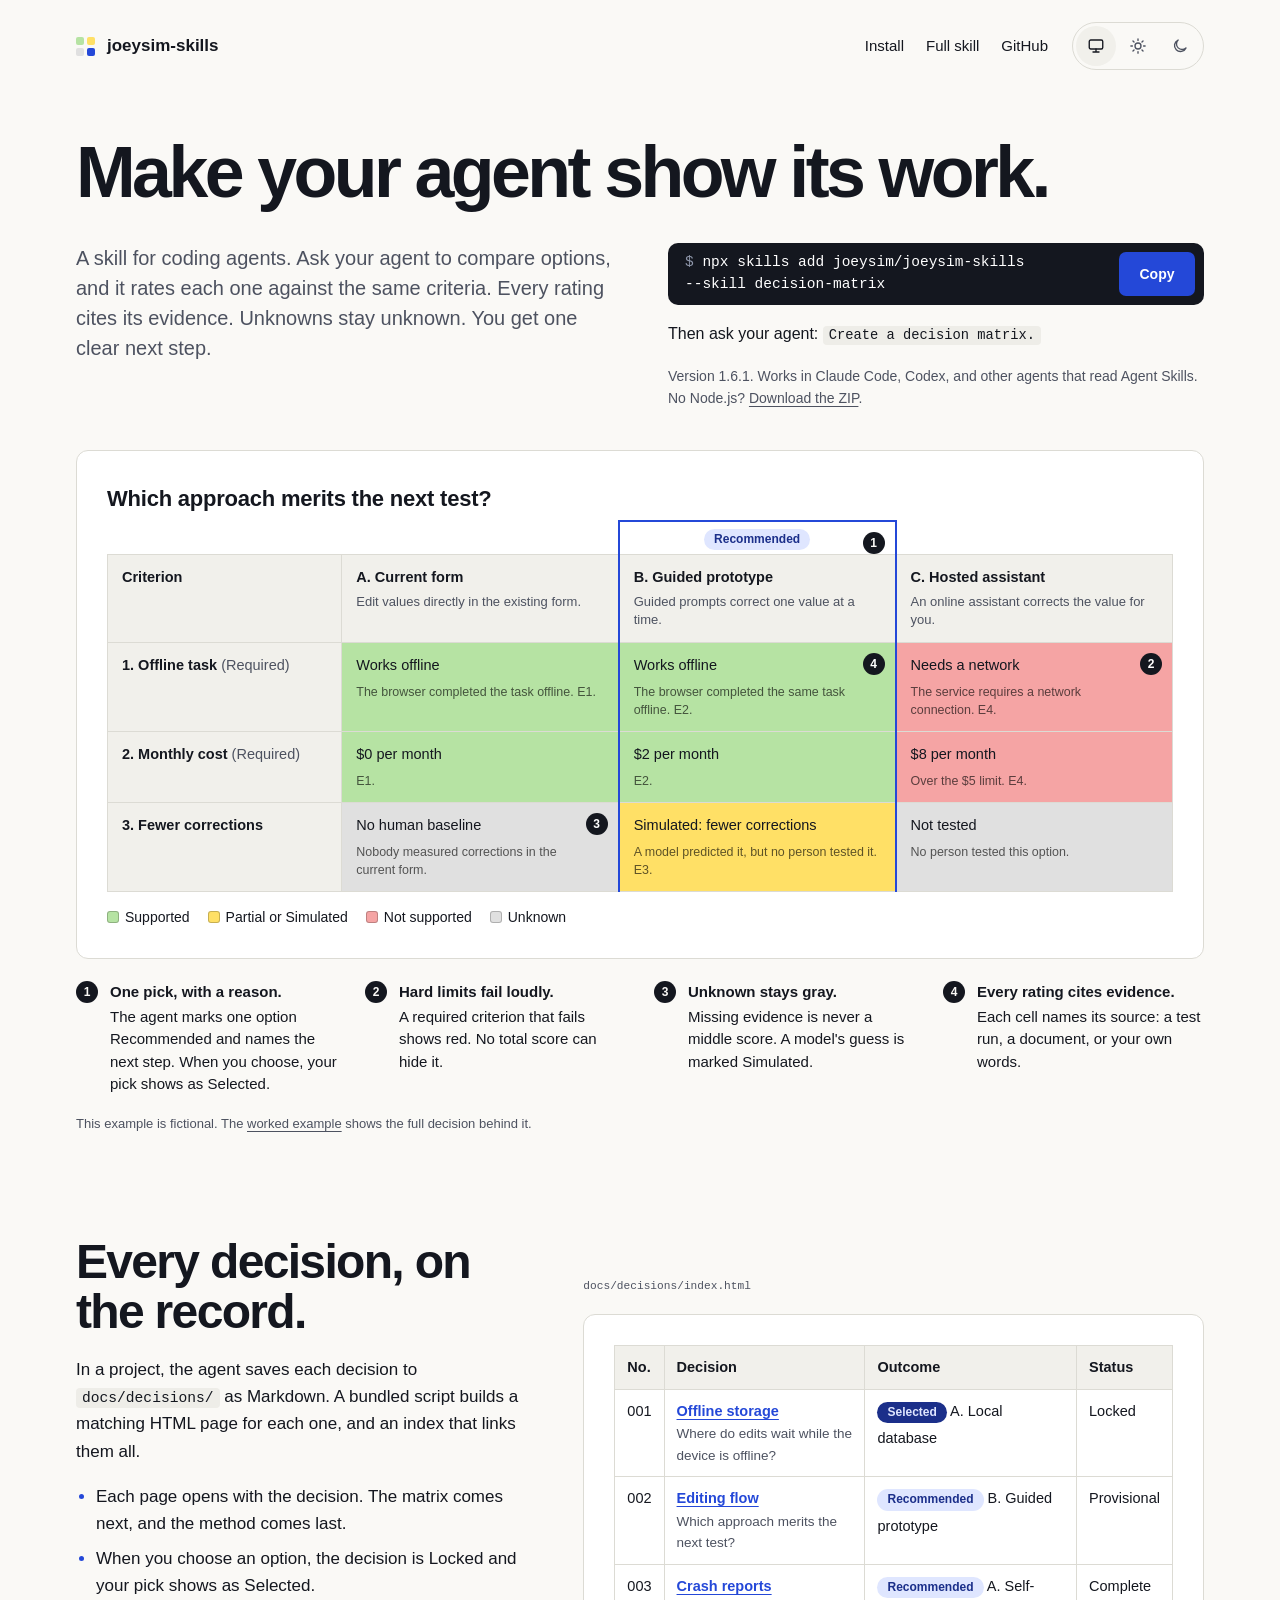
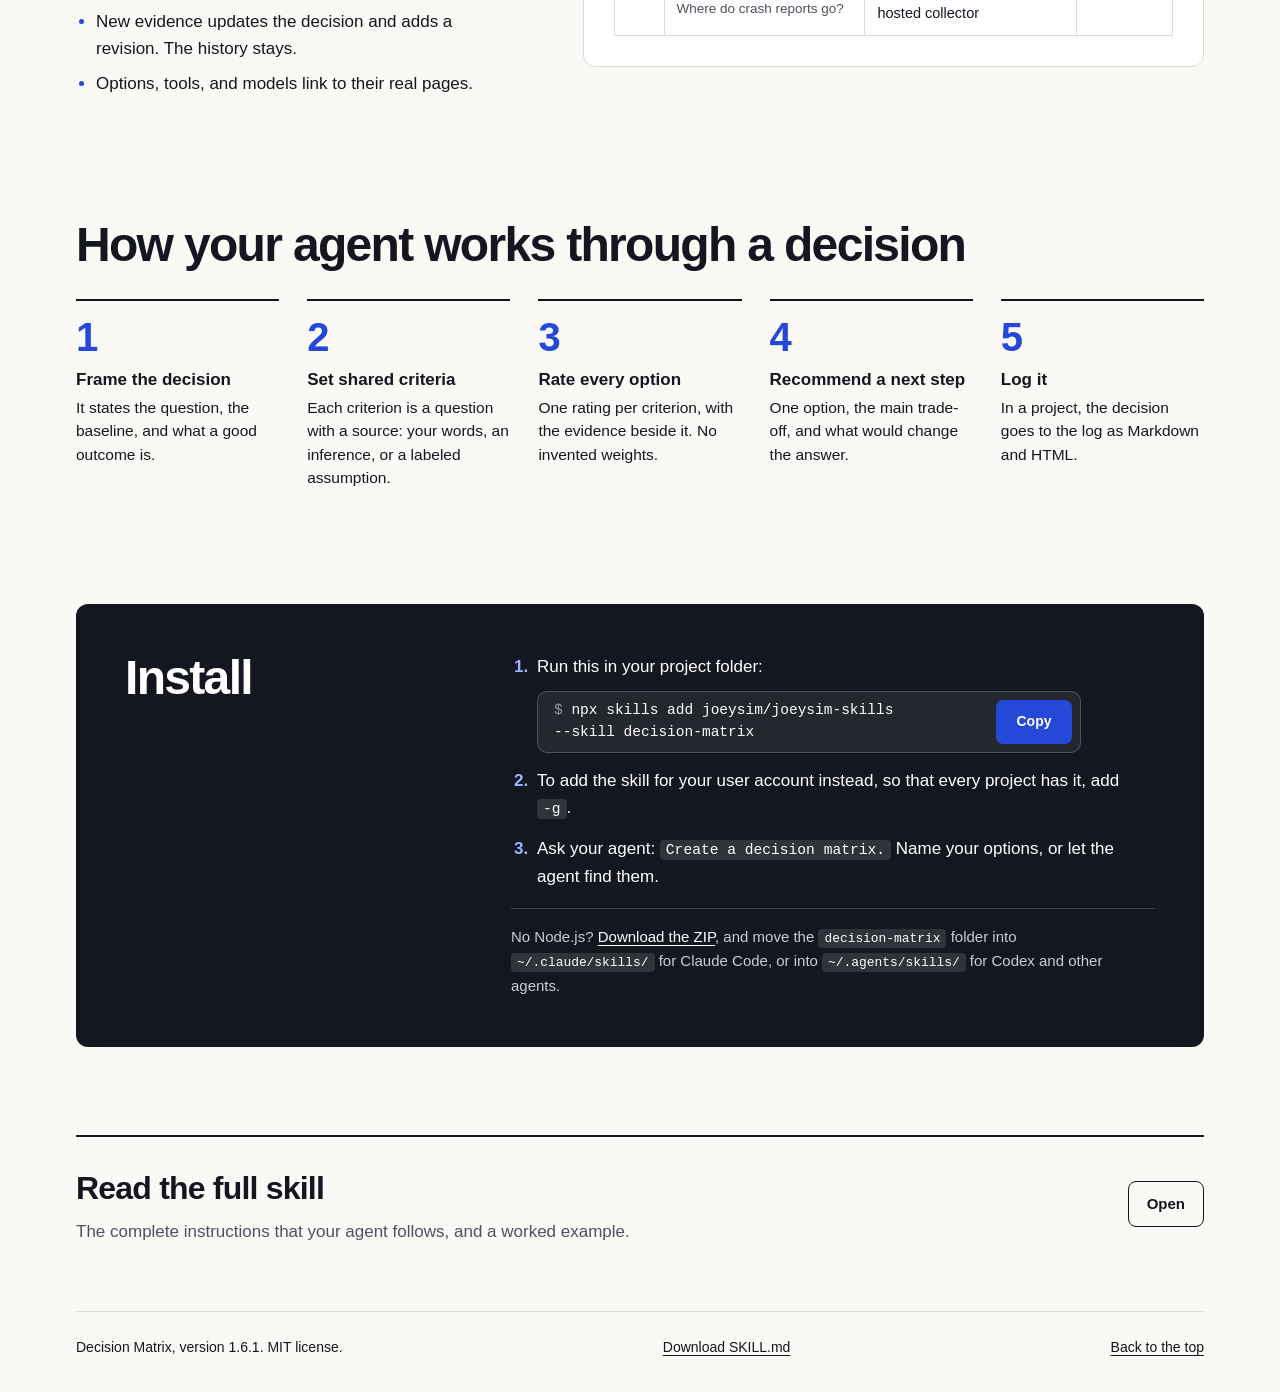
==== commit d008e867: "Show joeysim-skills at the top left of every page The icon and name at the top left now say joeysim-" ====
--- a/pages/decision-matrix/index.html
+++ b/pages/decision-matrix/index.html
@@ -61,6 +61,9 @@
 .ask { margin: 0; font-size: 16px; }
 .ask code { white-space: nowrap; }
 .version { margin: 18px 0 0; font-size: 14px; color: var(--muted); }
+
+/* The site root: one sheet for each skill. */
+.catalog { list-style: none; display: grid; grid-template-columns: repeat(auto-fit, minmax(min(100%, 28rem), 1fr)); gap: 24px; margin: 0 0 clamp(64px, 9vw, 120px); padding: 0; }
 
 .specimen { margin: 0 0 clamp(56px, 8vw, 104px); }
 .sheet { background: var(--sheet); border: 1px solid var(--line); border-radius: 12px; padding: clamp(16px, 2.6vw, 30px); }
@@ -216,7 +219,7 @@
 <body>
 <a class="skip" href="#top">Skip to the content</a>
 <div class="shell">
-<header class="topline"><a class="brand" href="#top"><span class="symbol" aria-hidden="true"><i></i><i></i><i></i><i></i></span>Decision Matrix</a><div class="topline-end"><nav class="links" aria-label="Site"><a href="#install">Install</a><a href="#skill">Full skill</a><a href="https://github.com/joeysim/joeysim-skills">GitHub</a></nav><div class="theme" role="group" aria-label="Color theme" hidden><button type="button" data-theme-choice="system" aria-label="System theme" title="System"><svg viewBox="0 0 24 24" fill="none" stroke="currentColor" stroke-width="1.8" stroke-linecap="round" stroke-linejoin="round" aria-hidden="true"><rect x="3" y="4" width="18" height="12" rx="2"/><path d="M8 20h8M12 16v4"/></svg></button><button type="button" data-theme-choice="light" aria-label="Light theme" title="Light"><svg viewBox="0 0 24 24" fill="none" stroke="currentColor" stroke-width="1.8" stroke-linecap="round" stroke-linejoin="round" aria-hidden="true"><circle cx="12" cy="12" r="4"/><path d="M12 2.5v2M12 19.5v2M2.5 12h2M19.5 12h2M5.3 5.3l1.4 1.4M17.3 17.3l1.4 1.4M5.3 18.7l1.4-1.4M17.3 6.7l1.4-1.4"/></svg></button><button type="button" data-theme-choice="dark" aria-label="Dark theme" title="Dark"><svg viewBox="0 0 24 24" fill="none" stroke="currentColor" stroke-width="1.8" stroke-linecap="round" stroke-linejoin="round" aria-hidden="true"><path d="M20 14.5A8 8 0 1 1 9.5 4a6.5 6.5 0 0 0 10.5 10.5z"/></svg></button></div></div></header>
+<header class="topline"><a class="brand" href="../"><span class="symbol" aria-hidden="true"><i></i><i></i><i></i><i></i></span>joeysim-skills</a><div class="topline-end"><nav class="links" aria-label="Site"><a href="#install">Install</a><a href="#skill">Full skill</a><a href="https://github.com/joeysim/joeysim-skills">GitHub</a></nav><div class="theme" role="group" aria-label="Color theme" hidden><button type="button" data-theme-choice="system" aria-label="System theme" title="System"><svg viewBox="0 0 24 24" fill="none" stroke="currentColor" stroke-width="1.8" stroke-linecap="round" stroke-linejoin="round" aria-hidden="true"><rect x="3" y="4" width="18" height="12" rx="2"/><path d="M8 20h8M12 16v4"/></svg></button><button type="button" data-theme-choice="light" aria-label="Light theme" title="Light"><svg viewBox="0 0 24 24" fill="none" stroke="currentColor" stroke-width="1.8" stroke-linecap="round" stroke-linejoin="round" aria-hidden="true"><circle cx="12" cy="12" r="4"/><path d="M12 2.5v2M12 19.5v2M2.5 12h2M19.5 12h2M5.3 5.3l1.4 1.4M17.3 17.3l1.4 1.4M5.3 18.7l1.4-1.4M17.3 6.7l1.4-1.4"/></svg></button><button type="button" data-theme-choice="dark" aria-label="Dark theme" title="Dark"><svg viewBox="0 0 24 24" fill="none" stroke="currentColor" stroke-width="1.8" stroke-linecap="round" stroke-linejoin="round" aria-hidden="true"><path d="M20 14.5A8 8 0 1 1 9.5 4a6.5 6.5 0 0 0 10.5 10.5z"/></svg></button></div></div></header>
 <main id="top">
 <section class="hero" aria-labelledby="title">
 <h1 id="title"><span>Make your agent</span> <span>show its work.</span></h1>
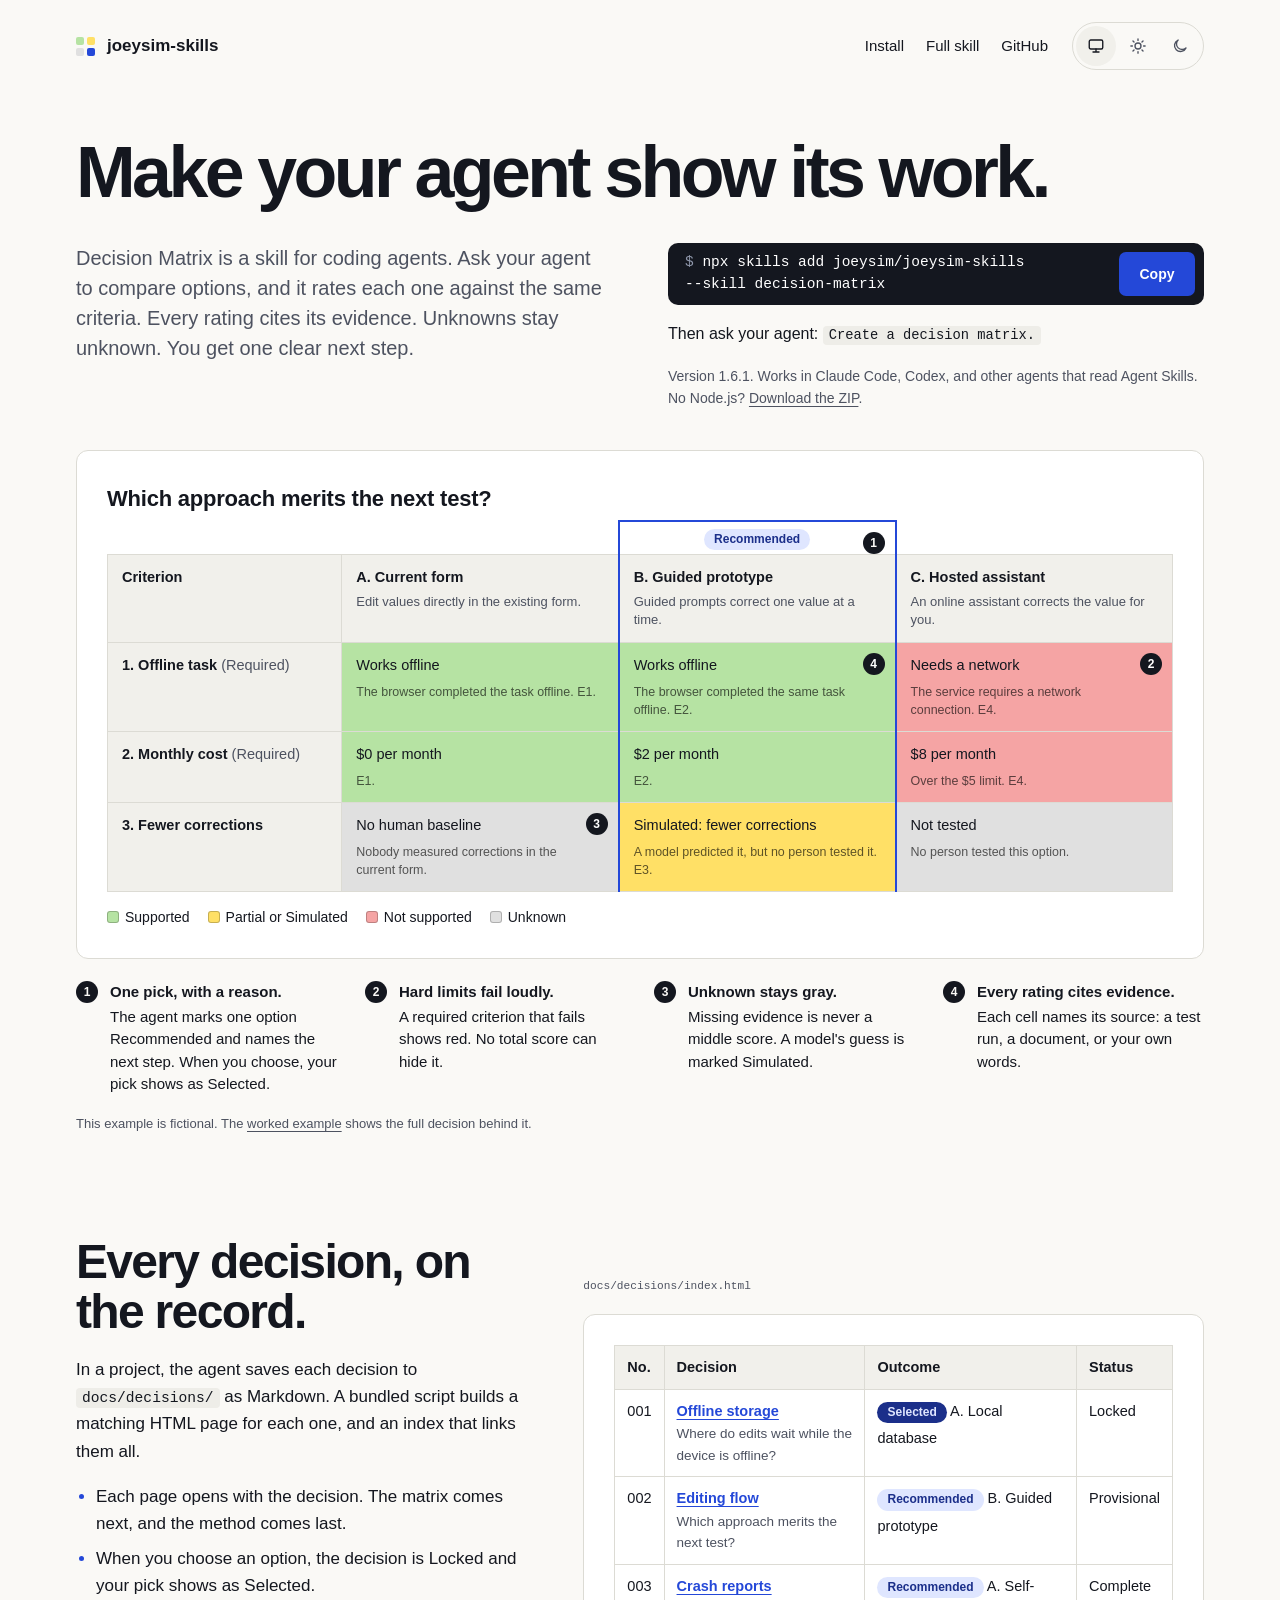
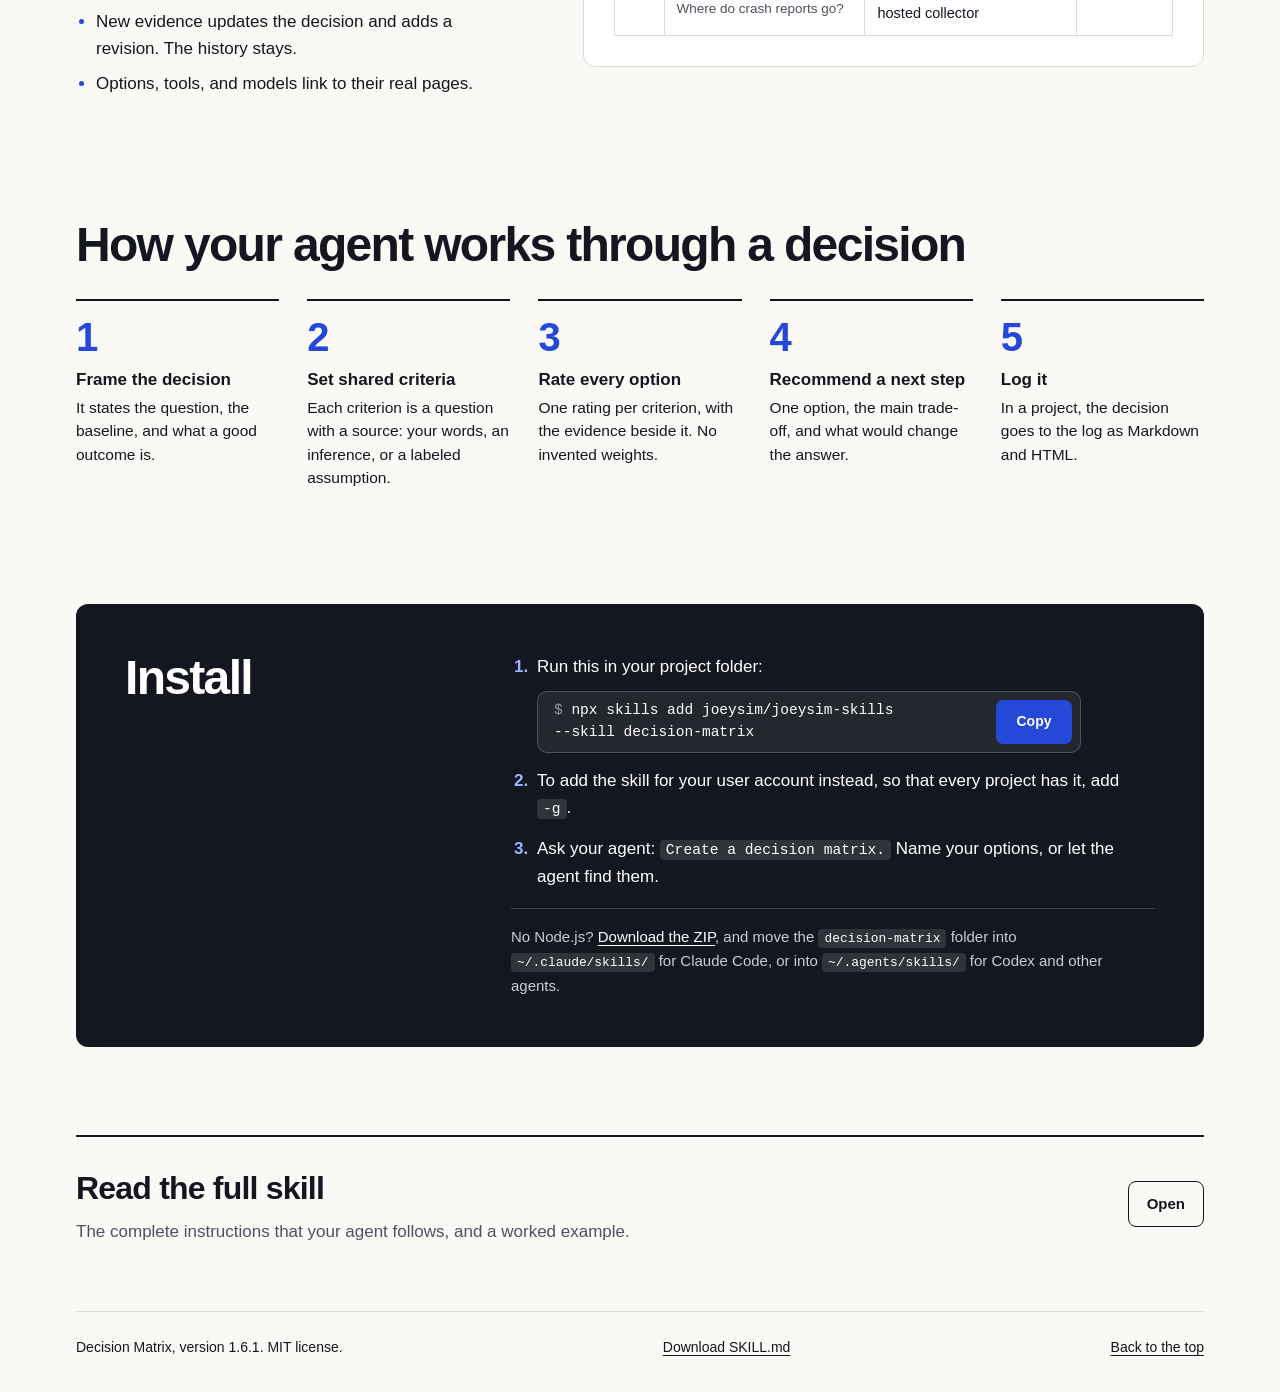
==== commit 54c5c964: "Name each skill on its page and say when to use it in the README The first sentence under each skill" ====
--- a/pages/decision-matrix/index.html
+++ b/pages/decision-matrix/index.html
@@ -223,7 +223,7 @@
 <main id="top">
 <section class="hero" aria-labelledby="title">
 <h1 id="title"><span>Make your agent</span> <span>show its work.</span></h1>
-<div class="hero-copy"><p class="lead">A skill for coding agents. Ask your agent to compare options, and it rates each one against the same criteria. Every rating cites its evidence. Unknowns stay unknown. You get one clear next step.</p>
+<div class="hero-copy"><p class="lead">Decision Matrix is a skill for coding agents. Ask your agent to compare options, and it rates each one against the same criteria. Every rating cites its evidence. Unknowns stay unknown. You get one clear next step.</p>
 <div class="get"><div class="command"><code><span>npx skills add</span> <span>joeysim/joeysim-skills</span> <span>--skill decision-matrix</span></code><button type="button" aria-live="polite" data-copy="npx skills add joeysim/joeysim-skills --skill decision-matrix">Copy</button></div>
 <p class="ask">Then ask your agent: <code>Create a decision matrix.</code></p>
 <p class="version">Version 1.6.1. Works in Claude Code, Codex, and other agents that read Agent Skills. No Node.js? <a href="decision-matrix.zip" download>Download the ZIP</a>.</p></div></div>
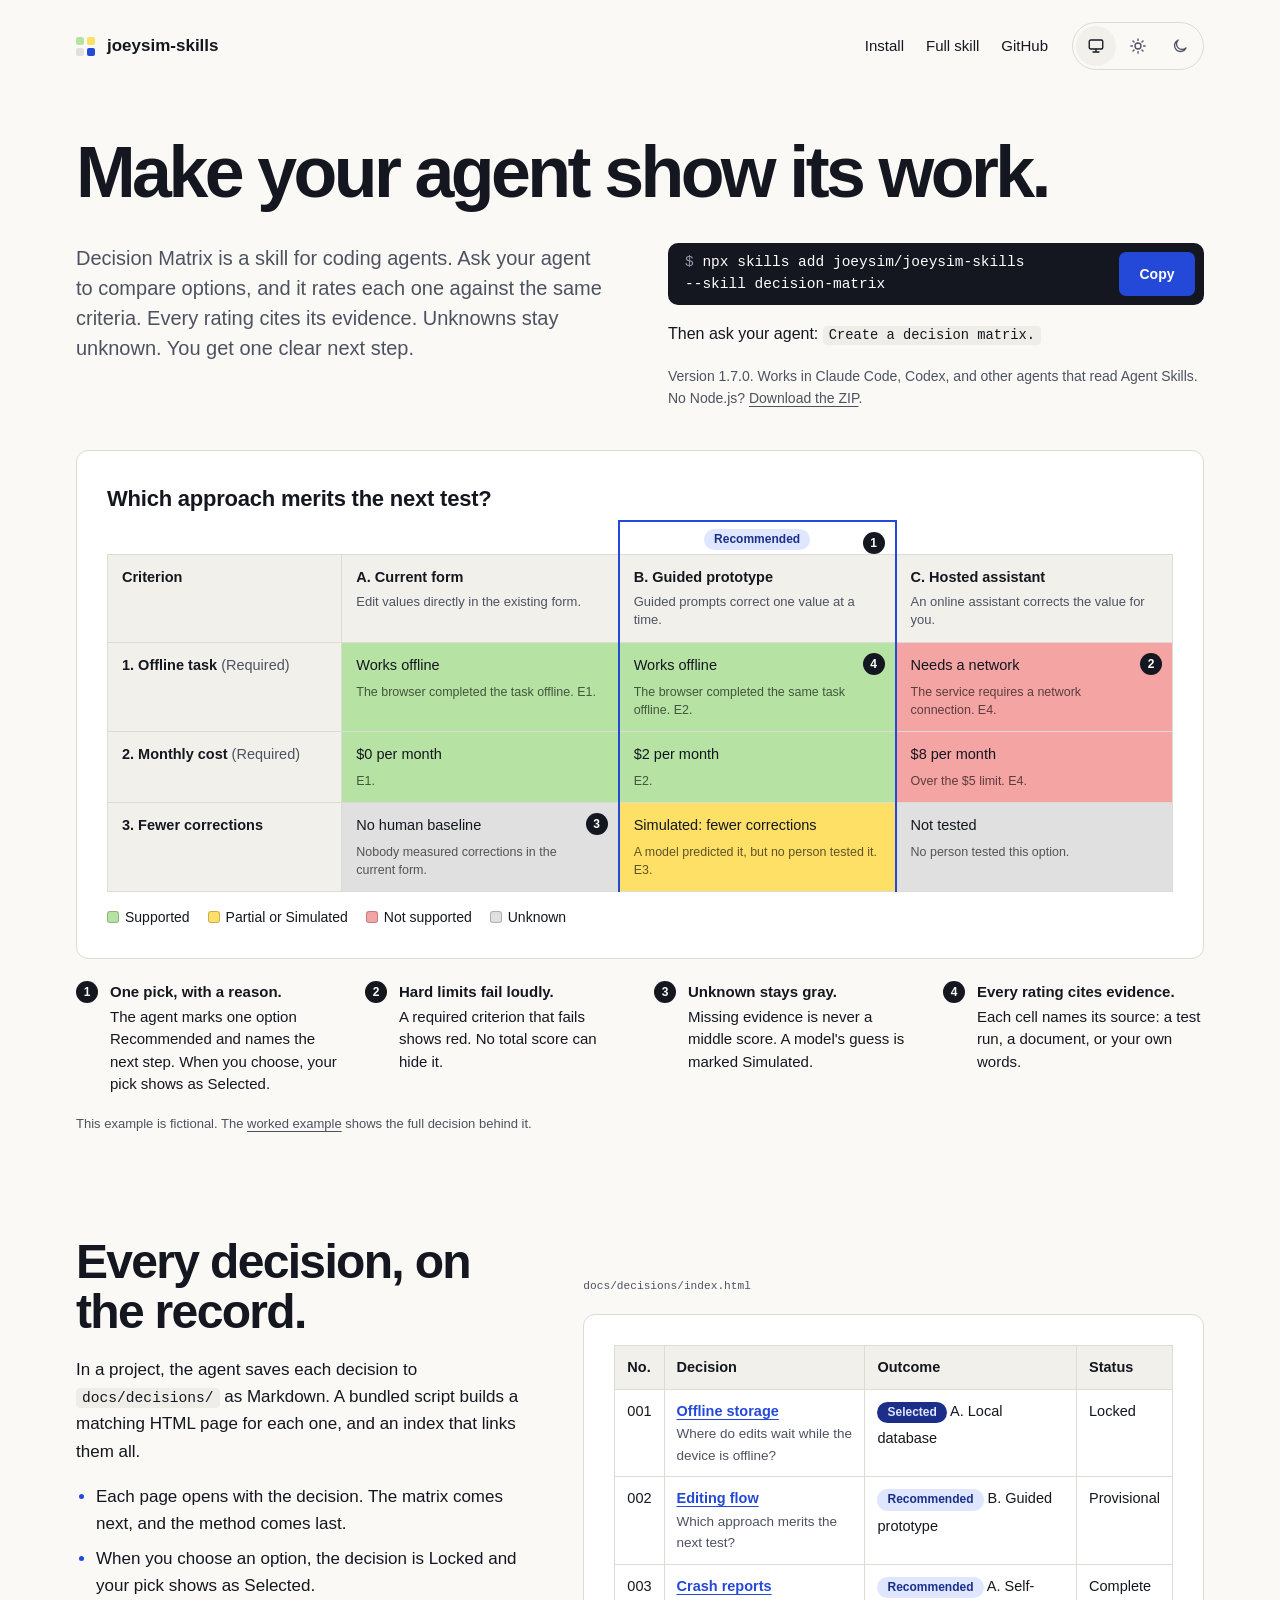
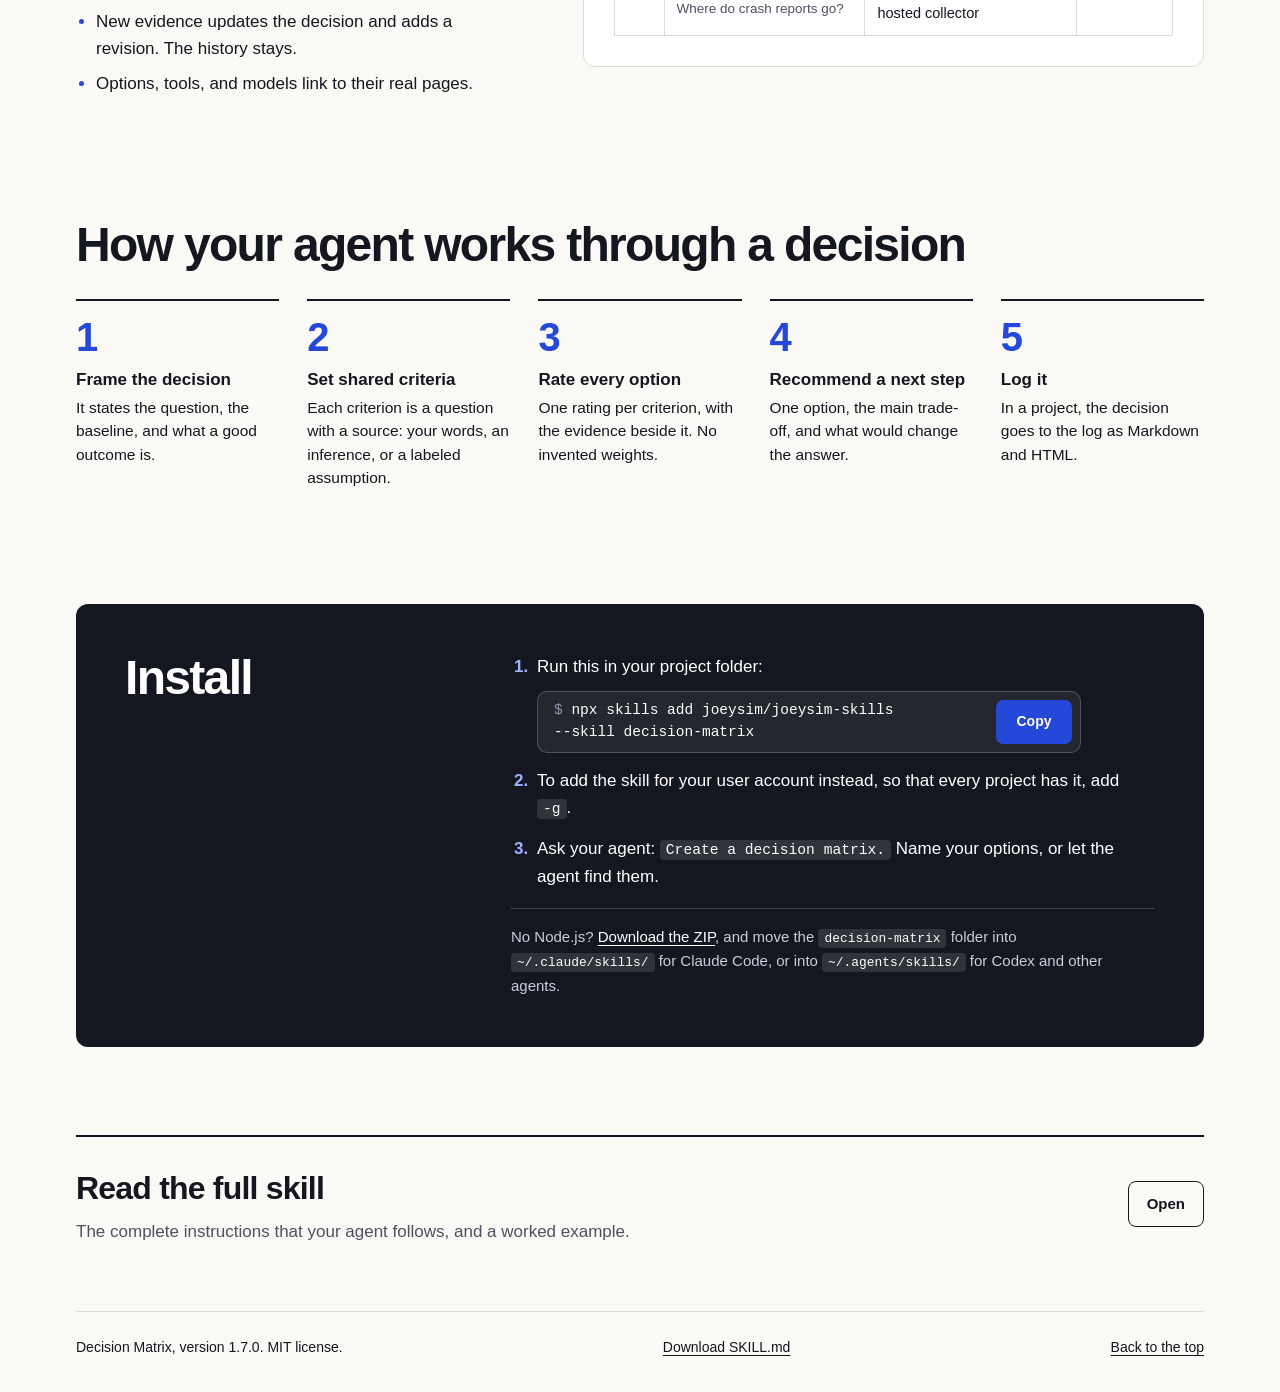
==== commit ed1f9d42: "Make decision-matrix criteria and cells plain in 1.7.0 A matrix from a long design conversation had " ====
--- a/pages/decision-matrix/index.html
+++ b/pages/decision-matrix/index.html
@@ -226,7 +226,7 @@
 <div class="hero-copy"><p class="lead">Decision Matrix is a skill for coding agents. Ask your agent to compare options, and it rates each one against the same criteria. Every rating cites its evidence. Unknowns stay unknown. You get one clear next step.</p>
 <div class="get"><div class="command"><code><span>npx skills add</span> <span>joeysim/joeysim-skills</span> <span>--skill decision-matrix</span></code><button type="button" aria-live="polite" data-copy="npx skills add joeysim/joeysim-skills --skill decision-matrix">Copy</button></div>
 <p class="ask">Then ask your agent: <code>Create a decision matrix.</code></p>
-<p class="version">Version 1.6.1. Works in Claude Code, Codex, and other agents that read Agent Skills. No Node.js? <a href="decision-matrix.zip" download>Download the ZIP</a>.</p></div></div>
+<p class="version">Version 1.7.0. Works in Claude Code, Codex, and other agents that read Agent Skills. No Node.js? <a href="decision-matrix.zip" download>Download the ZIP</a>.</p></div></div>
 </section>
 <figure class="specimen" aria-labelledby="specimen-title">
 <div class="sheet">
@@ -314,6 +314,8 @@
 For example, a website is a format, while guided steps and direct editing are different approaches.</p>
 <h2 id="establish-shared-criteria">Establish shared criteria</h2>
 <p>Use observable outcomes that distinguish useful options.
+Give each criterion one measure. Split a criterion that joins two outcomes.
+Check that each criterion can separate the options. When every option would get the same cell, make the criterion sharper.
 Assign each criterion a stable identifier, a clear label, a required flag, and a source.
 Express ambiguous criteria as answerable questions.
 For example, replace &quot;Speed&quot; with &quot;Can this meet the agreed deadline?&quot;
@@ -341,7 +343,8 @@
 Include the current approach as the no-change option when it remains credible. Otherwise, explain its exclusion.
 For a change decision, consider no action, including the benefits forgone by not acting.
 Use the fewest options and criteria that cover the decision.
-Use at most five criteria, unless the user names or asks for more.
+Use at most five criteria, unless the user names more criteria for this matrix or asks for more.
+A requirement from earlier in the conversation is an input to the criteria. It does not raise this limit.
 Two to four options usually fit one view. Retain more options when the decision requires them.</p>
 <p>For each option, record:</p>
 <ul>
@@ -412,18 +415,22 @@
 Give an option a description only when a reader cannot tell what the option is from its title.
 A well-known product, brand, or place needs none, such as <code>Tesla Model 3</code> or <code>Lisbon</code>.
 A label for an approach, or a niche name, needs one, such as <code>Hybrid</code> or <code>Phonon 31M</code>.
-A description says what the option is and how it works, in eight words or fewer.
+A description says what the option is and how it works, in eight plain words or fewer.
 Put it in italic text beneath the title, inside the option header.
 Put the facts that set options apart, such as a trim or a fuel type, in the cells.
-Keep each criterion label to four words or fewer, such as <code>Lease per month</code>. Give its terms with its source.
+Name each criterion after its measure or its capability, in the user's words, such as <code>Lease per month</code> or <code>Works offline</code>.
+Keep the label to four words or fewer. Give its terms with its source.
 Mark required criteria beside their labels.
 Leave out a criterion row that every option passes equally, unless the user stated that criterion.
 Mention each left-out criterion in one line below the matrix.
+Write the matrix in plain words, for a reader who did not see the analysis.
+Call each thing by its common name, or by the name that the user gave it. Do not use a name that you made up during the analysis.
+Give each option a title that says what it is.
 Write each rating cell in this order:</p>
 <ol>
 <li>The color marker, in Markdown only.</li>
-<li>The key fact, in four words or fewer, as the first sentence: the number or phrase that the criterion asks about, such as <code>$42,640.</code> or <code>IIHS Top Safety Pick.</code></li>
-<li>The basis or the main limit, in one short sentence. Put calculations and other details in <code>## Evidence</code>.</li>
+<li>The key fact, in four words or fewer, as the first sentence. It answers the criterion directly: a number with its unit, yes or no, or a plain phrase, such as <code>$42,640.</code>, <code>Yes, but slow.</code>, or <code>IIHS Top Safety Pick.</code></li>
+<li>The reason or the main limit, in one short sentence with one idea and everyday words. Put calculations and other details in <code>## Evidence</code>.</li>
 <li>The evidence IDs, such as E2, E3.</li>
 </ol>
 <p>Do not write the rating word, such as Supported or Partial, in the cell. The color shows the rating.
@@ -626,7 +633,7 @@
 Risk: Simulated improvement may not transfer to actual use.</p></article></div></div>
 </details>
 </main>
-<footer><span>Decision Matrix, version 1.6.1. MIT license.</span><a href="skill/SKILL.md" download>Download SKILL.md</a><a href="#top">Back to the top</a></footer>
+<footer><span>Decision Matrix, version 1.7.0. MIT license.</span><a href="skill/SKILL.md" download>Download SKILL.md</a><a href="#top">Back to the top</a></footer>
 </div>
 <script>
 // Open the full skill when a link or the address points into it.
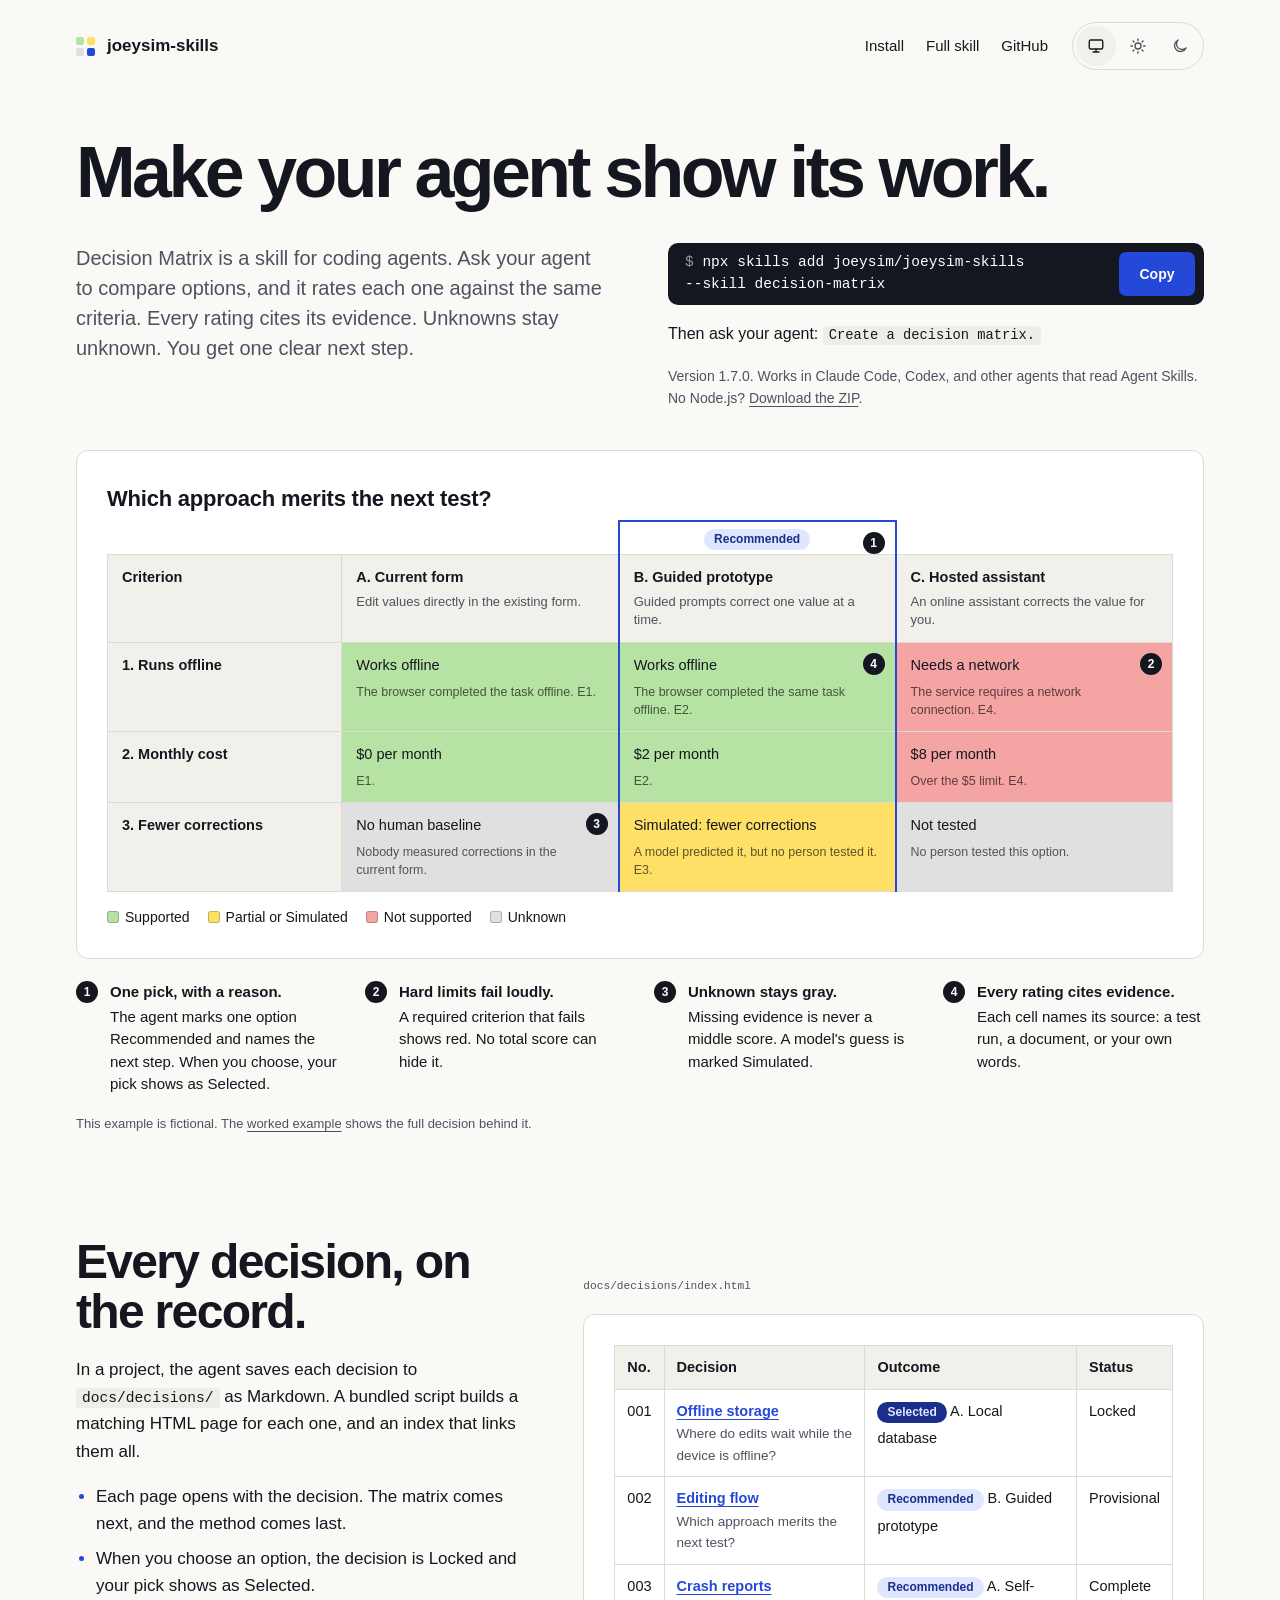
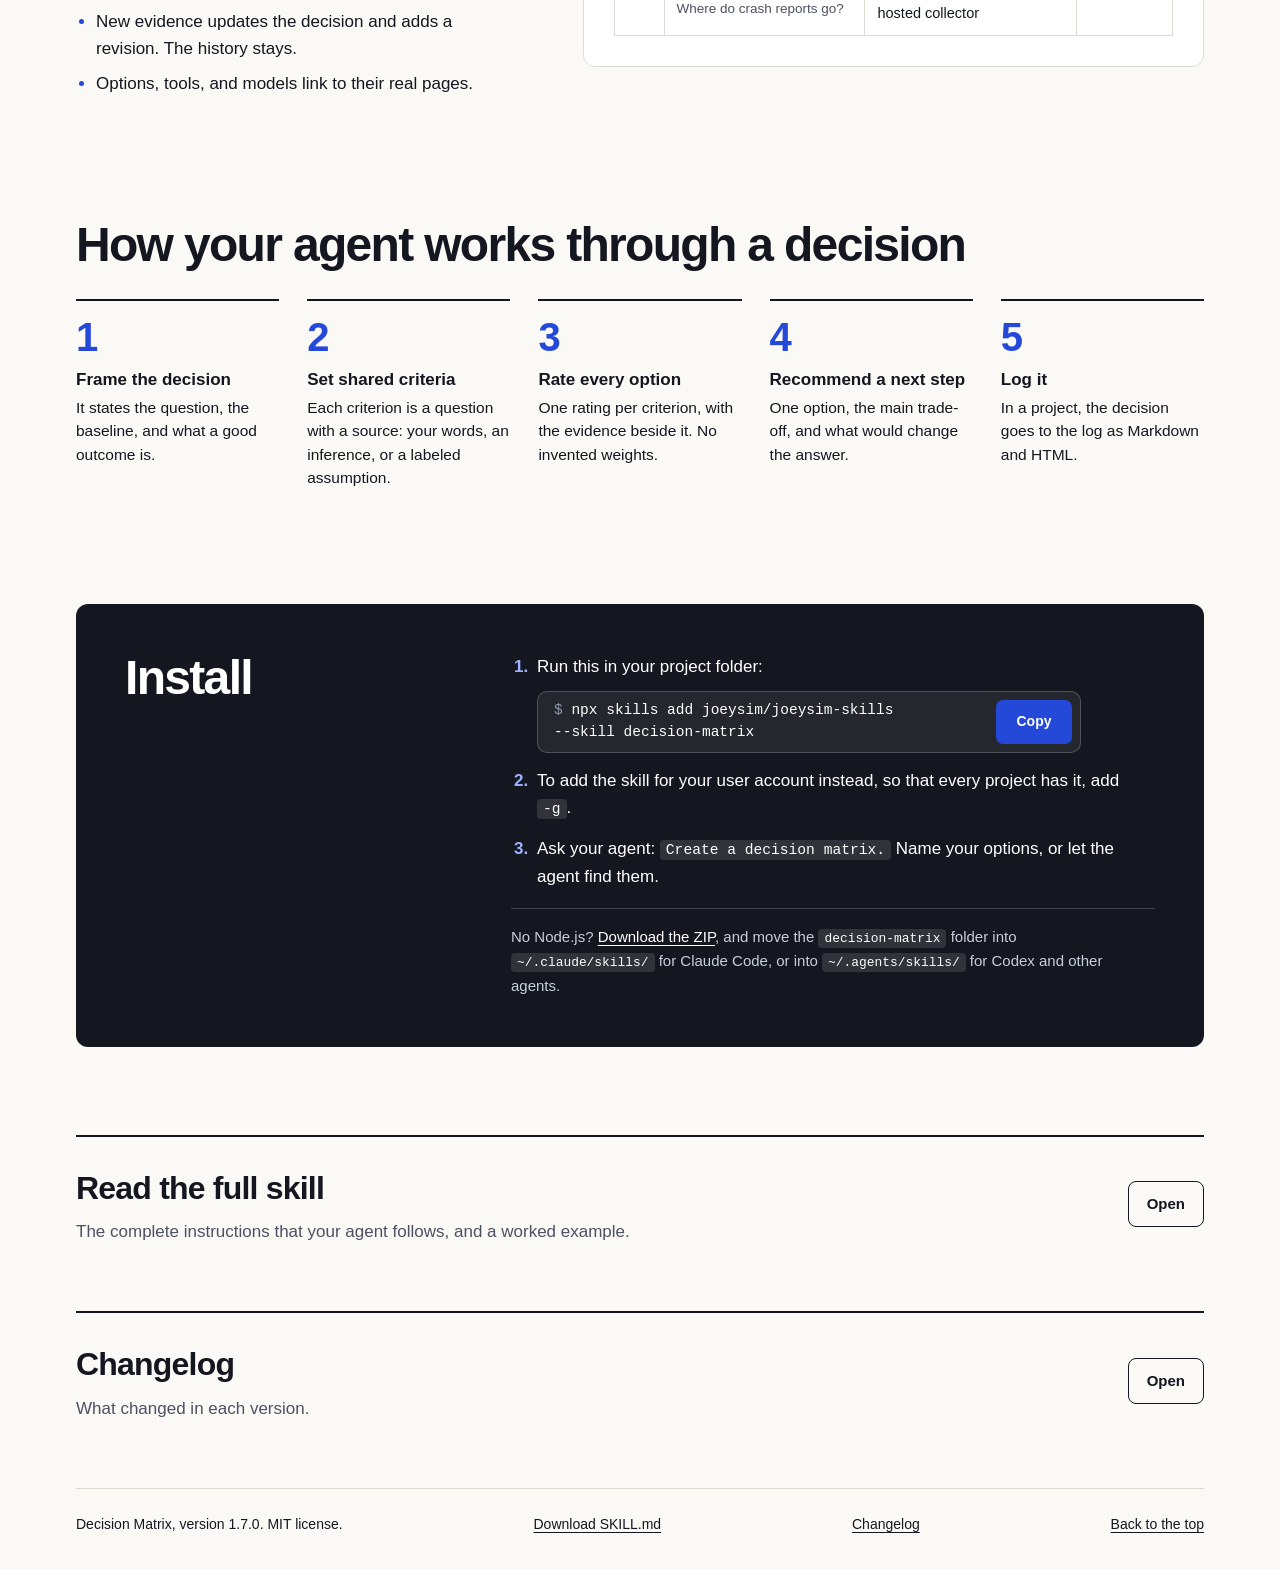
==== commit becd787b: "Fix the decision-matrix 1.7.0 rules after tests, and add a changelog Fresh-agent tests of 792b6a1 fo" ====
--- a/pages/decision-matrix/index.html
+++ b/pages/decision-matrix/index.html
@@ -231,7 +231,7 @@
 <figure class="specimen" aria-labelledby="specimen-title">
 <div class="sheet">
 <p class="sheet-q" id="specimen-title">Which approach merits the next test?</p>
-<div class="table-scroll" role="region" aria-label="Example decision matrix" tabindex="0"><table class="matrix"><colgroup><col class="criterion"><col><col><col></colgroup><thead><tr class="flags"><td></td><td></td><th scope="col" class="rec"><span class="pin on-head" aria-hidden="true">1</span><span class="chip">Recommended</span></th><td></td></tr><tr><th scope="col">Criterion</th><th scope="col">A. Current form<span class="desc">Edit values directly in the existing form.</span></th><th scope="col" class="rec">B. Guided prototype<span class="desc">Guided prompts correct one value at a time.</span></th><th scope="col">C. Hosted assistant<span class="desc">An online assistant corrects the value for you.</span></th></tr></thead><tbody><tr><th scope="row">1. Offline task <em>(Required)</em></th><td data-r="pos" style="--i:0"><span class="sr">Supported: </span><span class="v">Works offline</span><span class="ctx">The browser completed the task offline. E1.</span></td><td data-r="pos" class="rec" style="--i:1"><span class="pin on-cell" aria-hidden="true">4</span><span class="sr">Supported: </span><span class="v">Works offline</span><span class="ctx">The browser completed the same task offline. E2.</span></td><td data-r="neg" style="--i:2"><span class="pin on-cell" aria-hidden="true">2</span><span class="sr">Not supported: </span><span class="v">Needs a network</span><span class="ctx">The service requires a network connection. E4.</span></td></tr><tr><th scope="row">2. Monthly cost <em>(Required)</em></th><td data-r="pos" style="--i:3"><span class="sr">Supported: </span><span class="v">$0 per month</span><span class="ctx">E1.</span></td><td data-r="pos" class="rec" style="--i:4"><span class="sr">Supported: </span><span class="v">$2 per month</span><span class="ctx">E2.</span></td><td data-r="neg" style="--i:5"><span class="sr">Not supported: </span><span class="v">$8 per month</span><span class="ctx">Over the $5 limit. E4.</span></td></tr><tr><th scope="row">3. Fewer corrections</th><td data-r="unk" style="--i:6"><span class="pin on-cell" aria-hidden="true">3</span><span class="sr">Unknown: </span><span class="v">No human baseline</span><span class="ctx">Nobody measured corrections in the current form.</span></td><td data-r="mix" class="rec" style="--i:7"><span class="sr">Partial or Simulated: </span><span class="v">Simulated: fewer corrections</span><span class="ctx">A model predicted it, but no person tested it. E3.</span></td><td data-r="unk" style="--i:8"><span class="sr">Unknown: </span><span class="v">Not tested</span><span class="ctx">No person tested this option.</span></td></tr></tbody></table></div>
+<div class="table-scroll" role="region" aria-label="Example decision matrix" tabindex="0"><table class="matrix"><colgroup><col class="criterion"><col><col><col></colgroup><thead><tr class="flags"><td></td><td></td><th scope="col" class="rec"><span class="pin on-head" aria-hidden="true">1</span><span class="chip">Recommended</span></th><td></td></tr><tr><th scope="col">Criterion</th><th scope="col">A. Current form<span class="desc">Edit values directly in the existing form.</span></th><th scope="col" class="rec">B. Guided prototype<span class="desc">Guided prompts correct one value at a time.</span></th><th scope="col">C. Hosted assistant<span class="desc">An online assistant corrects the value for you.</span></th></tr></thead><tbody><tr><th scope="row">1. Runs offline</th><td data-r="pos" style="--i:0"><span class="sr">Supported: </span><span class="v">Works offline</span><span class="ctx">The browser completed the task offline. E1.</span></td><td data-r="pos" class="rec" style="--i:1"><span class="pin on-cell" aria-hidden="true">4</span><span class="sr">Supported: </span><span class="v">Works offline</span><span class="ctx">The browser completed the same task offline. E2.</span></td><td data-r="neg" style="--i:2"><span class="pin on-cell" aria-hidden="true">2</span><span class="sr">Not supported: </span><span class="v">Needs a network</span><span class="ctx">The service requires a network connection. E4.</span></td></tr><tr><th scope="row">2. Monthly cost</th><td data-r="pos" style="--i:3"><span class="sr">Supported: </span><span class="v">$0 per month</span><span class="ctx">E1.</span></td><td data-r="pos" class="rec" style="--i:4"><span class="sr">Supported: </span><span class="v">$2 per month</span><span class="ctx">E2.</span></td><td data-r="neg" style="--i:5"><span class="sr">Not supported: </span><span class="v">$8 per month</span><span class="ctx">Over the $5 limit. E4.</span></td></tr><tr><th scope="row">3. Fewer corrections</th><td data-r="unk" style="--i:6"><span class="pin on-cell" aria-hidden="true">3</span><span class="sr">Unknown: </span><span class="v">No human baseline</span><span class="ctx">Nobody measured corrections in the current form.</span></td><td data-r="mix" class="rec" style="--i:7"><span class="sr">Partial or Simulated: </span><span class="v">Simulated: fewer corrections</span><span class="ctx">A model predicted it, but no person tested it. E3.</span></td><td data-r="unk" style="--i:8"><span class="sr">Unknown: </span><span class="v">Not tested</span><span class="ctx">No person tested this option.</span></td></tr></tbody></table></div>
 <p class="key" aria-label="Color key"><span><i class="sw" data-r="pos"></i>Supported</span><span><i class="sw" data-r="mix"></i>Partial or Simulated</span><span><i class="sw" data-r="neg"></i>Not supported</span><span><i class="sw" data-r="unk"></i>Unknown</span></p>
 </div>
 <figcaption>
@@ -343,7 +343,10 @@
 Include the current approach as the no-change option when it remains credible. Otherwise, explain its exclusion.
 For a change decision, consider no action, including the benefits forgone by not acting.
 Use the fewest options and criteria that cover the decision.
-Use at most five criteria, unless the user names more criteria for this matrix or asks for more.
+Use at most five criteria.
+Use more only when the user asks for the added criteria by name.
+The user can ask in the request for the matrix, or in a reply such as &quot;Add cost and speed.&quot;
+Do not join two criteria to stay within the limit.
 A requirement from earlier in the conversation is an input to the criteria. It does not raise this limit.
 Two to four options usually fit one view. Retain more options when the decision requires them.</p>
 <p>For each option, record:</p>
@@ -404,7 +407,7 @@
 Do not infer consensus from silence.</p>
 <h2 id="present-the-matrix">Present the matrix</h2>
 <p>For a personal decision that is easy to reverse, keep the answer short.
-Give the recommendation, the criteria with sources, the matrix, what could change the answer, and the evidence.
+Give the recommendation, the criteria with their sources and required flags, the matrix, what could change the answer, and the evidence.
 Leave out option hypotheses, statuses, and the experiment plan unless the user asks for them.</p>
 <p>Use Markdown unless the user requests another format or an existing destination requires one.
 Put criteria in rows and options in columns in every matrix, also in narrow layouts.
@@ -412,24 +415,26 @@
 Use the same labels in the explanation. They do not replace stable identifiers.
 Put <strong>Recommended</strong>, in bold, at the top of the recommended option&#x27;s header, above its letter and title.
 Put <strong>Selected</strong> there instead only when the user chose that option. Use no other chip text.
-Give an option a description only when a reader cannot tell what the option is from its title.
+Give each option a title that says what it is. Add a description only when a reader cannot tell what the option is from its title.
 A well-known product, brand, or place needs none, such as <code>Tesla Model 3</code> or <code>Lisbon</code>.
 A label for an approach, or a niche name, needs one, such as <code>Hybrid</code> or <code>Phonon 31M</code>.
 A description says what the option is and how it works, in eight plain words or fewer.
+Do not repeat the title in the description. Give only facts that the title does not give.
 Put it in italic text beneath the title, inside the option header.
 Put the facts that set options apart, such as a trim or a fuel type, in the cells.
-Name each criterion after its measure or its capability, in the user's words, such as <code>Lease per month</code> or <code>Works offline</code>.
+Name each criterion after its measure or its capability. Use the user's words, such as <code>Lease per month</code> or <code>Works offline</code>.
 Keep the label to four words or fewer. Give its terms with its source.
-Mark required criteria beside their labels.
-Leave out a criterion row that every option passes equally, unless the user stated that criterion.
-Mention each left-out criterion in one line below the matrix.
+Do not mark required criteria in the matrix. Give the required flag with each criterion's source.
+Leave out a criterion row that every option passes equally, unless the user asked for that criterion.
+Below the matrix, list each left-out criterion that could change the choice.
+Give its result for all options, such as <code>Works offline: not tested.</code> Do not say why you left it out.
+Give a result that nobody tested as <code>not tested</code>, not as a pass.
 Write the matrix in plain words, for a reader who did not see the analysis.
 Call each thing by its common name, or by the name that the user gave it. Do not use a name that you made up during the analysis.
-Give each option a title that says what it is.
 Write each rating cell in this order:</p>
 <ol>
 <li>The color marker, in Markdown only.</li>
-<li>The key fact, in four words or fewer, as the first sentence. It answers the criterion directly: a number with its unit, yes or no, or a plain phrase, such as <code>$42,640.</code>, <code>Yes, but slow.</code>, or <code>IIHS Top Safety Pick.</code></li>
+<li>The key fact, in four words or fewer, as the first sentence. It answers the criterion directly. Use a number with its unit, yes or no, or a plain phrase, such as <code>$42,640.</code>, <code>Yes, but slow.</code>, or <code>IIHS Top Safety Pick.</code></li>
 <li>The reason or the main limit, in one short sentence with one idea and everyday words. Put calculations and other details in <code>## Evidence</code>.</li>
 <li>The evidence IDs, such as E2, E3.</li>
 </ol>
@@ -472,8 +477,8 @@
 <li>The date and status, such as <code>Date: 2026-11-10 · Status: Provisional</code>.</li>
 <li>The decision question, in one sentence. The log index shows this sentence as the description.</li>
 <li><code>## Recommendation</code>, or <code>## Decision</code> when the status is Locked: four paragraphs of one sentence each: the recommended or selected option and the main reason, then <code>Trade-off:</code>, <code>Next:</code>, and <code>Reconsider:</code>.</li>
-<li><code>## Matrix</code>: the matrix, the color key, and the criteria that you left out. Then explain the rating scale and any weights in a <code>### Rating scale</code> subsection.</li>
-<li><code>## Criteria</code>: the intended outcome, the shared task, and each criterion with its source.</li>
+<li><code>## Matrix</code>: the matrix, the color key, and the left-out criteria that could change the choice. Then explain the rating scale and any weights in a <code>### Rating scale</code> subsection.</li>
+<li><code>## Criteria</code>: the intended outcome, the shared task, and each criterion with its source and its required flag.</li>
 <li><code>## Options</code>: the baseline and the options that you ruled out. When you test the options, add the hypothesis, falsifier, and status of each.</li>
 <li><code>## Evidence</code>: the evidence limits, then the checks that you ran and did not run, one line each. When the next action is an experiment, put its plan in a <code>### Next experiment</code> subsection.</li>
 <li><code>## References</code>: one list item for each page that the decision cites or links to. Give its ID, a link with the page&#x27;s own title as the text, and the publisher, such as <code>E1. [Lease offers](https://example.com/offers), Example Motors.</code> Give the read date once above the list, or in each item when the dates differ. Do not write a bare address.</li>
@@ -608,11 +613,11 @@
 This assumption remains revisable. It does not create a new user requirement.</p>
 <h3 id="example-options">Options</h3>
 <p>Option A keeps the current workflow unchanged.</p>
-<div class="table-scroll" role="region" aria-label="Comparison table" tabindex="0"><table class="option-table"><thead><tr><th>Detail</th><th>A. Current form</th><th>B. Guided prototype</th><th>C. Hosted assistant</th></tr></thead><tbody><tr><td>Description</td><td>Edit values directly in the existing form.</td><td>Follow guided prompts to correct one value at a time.</td><td>Ask an online assistant to correct a value.</td></tr><tr><td>Hypothesis</td><td>Direct access limits unnecessary interaction.</td><td>Sequential prompts reduce correction errors.</td><td>Natural language helps people identify the intended correction.</td></tr><tr><td>What would weaken it?</td><td>People repeatedly correct the wrong field.</td><td>People make as many corrections as with the current form.</td><td>People repeatedly correct the assistant&#x27;s interpretation.</td></tr><tr><td>Build and exploration status</td><td>Built. Observed technical behavior, E1.</td><td>Built. Observed technical behavior, E2. Simulated human benefit, E3.</td><td>Unbuilt locally. Ruled out by documented constraints, E4.</td></tr></tbody></table></div>
+<div class="table-scroll" role="region" aria-label="Comparison table" tabindex="0"><table class="option-table"><thead><tr><th>Detail</th><th>A. Current form</th><th>B. Guided prototype</th><th>C. Hosted assistant</th></tr></thead><tbody><tr><td>Description</td><td>Edit values directly in the existing form.</td><td>Guided prompts correct one value at a time.</td><td>Ask an online assistant to correct a value.</td></tr><tr><td>Hypothesis</td><td>Direct access limits unnecessary interaction.</td><td>Sequential prompts reduce correction errors.</td><td>Natural language helps people identify the intended correction.</td></tr><tr><td>What would weaken it?</td><td>People repeatedly correct the wrong field.</td><td>People make as many corrections as with the current form.</td><td>People repeatedly correct the assistant&#x27;s interpretation.</td></tr><tr><td>Build and exploration status</td><td>Built. Observed technical behavior, E1.</td><td>Built. Observed technical behavior, E2. Simulated human benefit, E3.</td><td>Unbuilt locally. Ruled out by documented constraints, E4.</td></tr></tbody></table></div>
 <h3 id="example-matrix">Matrix</h3>
 <p>Scale: Supported means evidence meets the criterion. Not supported means evidence shows a failure.
 Unknown means the outcome lacks evidence. Simulated means a model supplied the judgment.</p>
-<div class="table-scroll" role="region" aria-label="Comparison table" tabindex="0"><table class="option-table"><thead><tr class="flags"><td></td><td></td><th class="rec"><span class="chip">Recommended</span></th><td></td></tr><tr><th>Criterion</th><th class="option-header">A. Current form <span class="desc">Edit values directly in the existing form.</span></th><th class="option-header rec">B. Guided prototype <span class="desc">Follow guided prompts to correct one value at a time.</span></th><th class="option-header">C. Hosted assistant <span class="desc">Ask an online assistant to correct a value.</span></th></tr></thead><tbody><tr><td>1. Offline task (Required)</td><td data-rating="positive"><span class="sr">Supported: </span><span class="v">Works offline</span><span class="ctx">The browser completed the task offline. E1.</span></td><td data-rating="positive" class="rec"><span class="sr">Supported: </span><span class="v">Works offline</span><span class="ctx">The browser completed the same task offline. E2.</span></td><td data-rating="negative"><span class="sr">Not supported: </span><span class="v">Needs a network</span><span class="ctx">The service requires a network connection. E4.</span></td></tr><tr><td>2. Monthly cost (Required)</td><td data-rating="positive"><span class="sr">Supported: </span><span class="v">$0 per month</span><span class="ctx">E1.</span></td><td data-rating="positive" class="rec"><span class="sr">Supported: </span><span class="v">$2 per month</span><span class="ctx">E2.</span></td><td data-rating="negative"><span class="sr">Not supported: </span><span class="v">$8 per month</span><span class="ctx">Over the $5 limit. E4.</span></td></tr><tr><td>3. Fewer corrections</td><td data-rating="unknown"><span class="sr">Unknown: </span><span class="v">No human baseline</span><span class="ctx">Nobody measured corrections in the current form.</span></td><td data-rating="simulated" class="rec"><span class="sr">Partial or Simulated: </span><span class="v">Simulated: fewer corrections</span><span class="ctx">A model predicted it, but no person tested it. E3.</span></td><td data-rating="unknown"><span class="sr">Unknown: </span><span class="v">Not tested</span><span class="ctx">No person tested this option.</span></td></tr></tbody></table></div>
+<div class="table-scroll" role="region" aria-label="Comparison table" tabindex="0"><table class="option-table"><thead><tr class="flags"><td></td><td></td><th class="rec"><span class="chip">Recommended</span></th><td></td></tr><tr><th>Criterion</th><th class="option-header">A. Current form <span class="desc">Edit values directly in the existing form.</span></th><th class="option-header rec">B. Guided prototype <span class="desc">Guided prompts correct one value at a time.</span></th><th class="option-header">C. Hosted assistant <span class="desc">Ask an online assistant to correct a value.</span></th></tr></thead><tbody><tr><td>1. Runs offline</td><td data-rating="positive"><span class="sr">Supported: </span><span class="v">Works offline</span><span class="ctx">The browser completed the task offline. E1.</span></td><td data-rating="positive" class="rec"><span class="sr">Supported: </span><span class="v">Works offline</span><span class="ctx">The browser completed the same task offline. E2.</span></td><td data-rating="negative"><span class="sr">Not supported: </span><span class="v">Needs a network</span><span class="ctx">The service requires a network connection. E4.</span></td></tr><tr><td>2. Monthly cost</td><td data-rating="positive"><span class="sr">Supported: </span><span class="v">$0 per month</span><span class="ctx">E1.</span></td><td data-rating="positive" class="rec"><span class="sr">Supported: </span><span class="v">$2 per month</span><span class="ctx">E2.</span></td><td data-rating="negative"><span class="sr">Not supported: </span><span class="v">$8 per month</span><span class="ctx">Over the $5 limit. E4.</span></td></tr><tr><td>3. Fewer corrections</td><td data-rating="unknown"><span class="sr">Unknown: </span><span class="v">No human baseline</span><span class="ctx">Nobody measured corrections in the current form.</span></td><td data-rating="simulated" class="rec"><span class="sr">Partial or Simulated: </span><span class="v">Simulated: fewer corrections</span><span class="ctx">A model predicted it, but no person tested it. E3.</span></td><td data-rating="unknown"><span class="sr">Unknown: </span><span class="v">Not tested</span><span class="ctx">No person tested this option.</span></td></tr></tbody></table></div>
 <p class="rating-legend">Color key: <strong>Green</strong>: Supported. <strong>Yellow</strong>: Partial or Simulated. <strong>Red</strong>: Not supported. <strong>Gray</strong>: Unknown.</p>
 <p>There is no total score.
 A favorable prediction cannot compensate for a failed required constraint.
@@ -632,8 +637,51 @@
 <p>Skipped checks: No human sessions or production cost checks occurred in this fictional example.
 Risk: Simulated improvement may not transfer to actual use.</p></article></div></div>
 </details>
+<details class="full" id="changelog">
+<summary><span class="full-title">Changelog</span><span class="full-sub">What changed in each version.</span></summary>
+<div class="content">
+<h3 id="v1-7-0">1.7.0</h3>
+<ul>
+<li>A matrix has at most five criteria, unless you ask for more.</li>
+<li>Each cell starts with a direct answer.</li>
+<li>The criteria left out of the matrix are listed below it.</li>
+</ul>
+<h3 id="v1-6-1">1.6.1</h3>
+<ul>
+<li>The instructions are shorter. The rules are the same.</li>
+</ul>
+<h3 id="v1-6-0">1.6.0</h3>
+<ul>
+<li>Option headers are calmer, and the color key is below the matrix.</li>
+</ul>
+<h3 id="v1-5-0">1.5.0</h3>
+<ul>
+<li>Cells are shorter: a key fact, then one short sentence.</li>
+</ul>
+<h3 id="v1-4-0">1.4.0</h3>
+<ul>
+<li>The skill stays complete after context compaction.</li>
+</ul>
+<h3 id="v1-3-0">1.3.0</h3>
+<ul>
+<li>Decision-log pages have light and dark themes.</li>
+</ul>
+<h3 id="v1-2-0">1.2.0</h3>
+<ul>
+<li>Each decision file starts with the decision.</li>
+</ul>
+<h3 id="v1-1-0">1.1.0</h3>
+<ul>
+<li>New: a decision log, with an HTML page for each decision.</li>
+</ul>
+<h3 id="v1-0-0">1.0.0</h3>
+<ul>
+<li>The first version.</li>
+</ul>
+</div>
+</details>
 </main>
-<footer><span>Decision Matrix, version 1.7.0. MIT license.</span><a href="skill/SKILL.md" download>Download SKILL.md</a><a href="#top">Back to the top</a></footer>
+<footer><span>Decision Matrix, version 1.7.0. MIT license.</span><a href="skill/SKILL.md" download>Download SKILL.md</a><a href="#changelog">Changelog</a><a href="#top">Back to the top</a></footer>
 </div>
 <script>
 // Open the full skill when a link or the address points into it.
